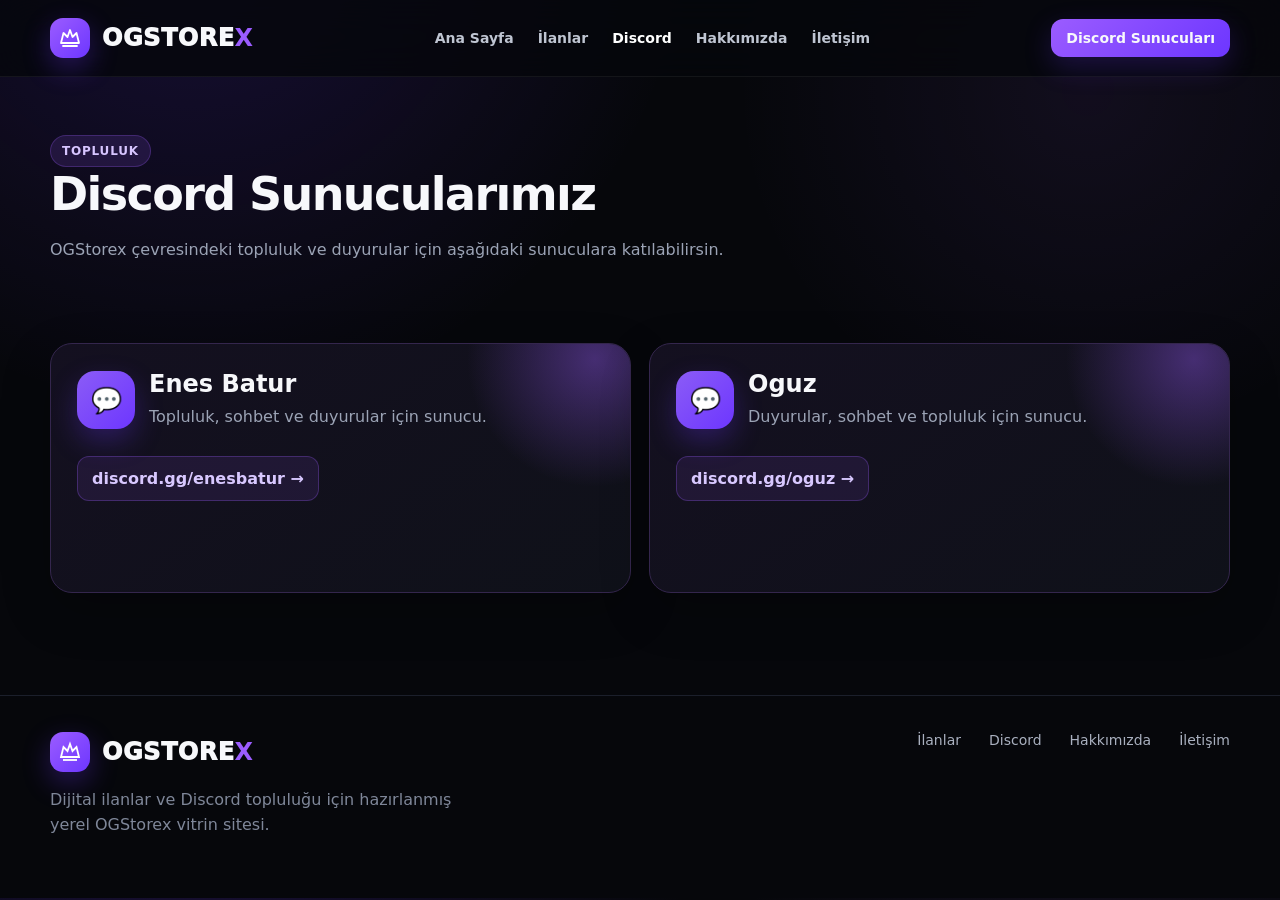
==== discord.html @ a2761520 "Add files via upload" ====
<!doctype html>
<html lang="tr">
<head>
<meta charset="utf-8">
<meta name="viewport" content="width=device-width,initial-scale=1">
<title>Discord | OGSTOREX</title>
<link rel="stylesheet" href="style.css">
</head>
<body>

<header class="header">
  <div class="container nav">
    <a class="brand" href="index.html">
      <span class="brand-mark">
        <svg viewBox="0 0 24 24" fill="none" aria-hidden="true">
          <path d="M3 17 5.5 7l4 4L12 4l2.5 7 4-4L21 17H3Z" stroke="white" stroke-width="1.8" stroke-linejoin="round"/>
          <path d="M5 20h14" stroke="white" stroke-width="1.8" stroke-linecap="round"/>
        </svg>
      </span>
      <span>OGSTORE<b>X</b></span>
    </a>
    <button class="menu-btn" aria-label="Menü">☰</button>
    <nav class="nav-links">
      <a href="index.html">Ana Sayfa</a>
      <a href="ilanlar.html">İlanlar</a>
      <a href="discord.html">Discord</a>
      <a href="hakkimizda.html">Hakkımızda</a>
      <a href="iletisim.html">İletişim</a>
    </nav>
    <a class="nav-cta" href="discord.html">Discord Sunucuları</a>
  </div>
</header>

<main class="container">
  <section class="page-hero">
    <span class="eyebrow">TOPLULUK</span>
    <h1>Discord Sunucularımız</h1>
    <p>OGStorex çevresindeki topluluk ve duyurular için aşağıdaki sunuculara katılabilirsin.</p>
  </section>
  <section class="section">
    <div class="server-grid">
      <article class="server-card">
        <div class="server-top"><div class="server-icon">💬</div><div><h3>Enes Batur</h3><p>Topluluk, sohbet ve duyurular için sunucu.</p></div></div>
        <a class="server-url" href="https://discord.gg/enesbatur" target="_blank" rel="noopener">discord.gg/enesbatur →</a>
      </article>
      <article class="server-card">
        <div class="server-top"><div class="server-icon">💬</div><div><h3>Oguz</h3><p>Duyurular, sohbet ve topluluk için sunucu.</p></div></div>
        <a class="server-url" href="https://discord.gg/oguz" target="_blank" rel="noopener">discord.gg/oguz →</a>
      </article>
    </div>
  </section>
</main>

<footer class="footer">
  <div class="container footer-row">
    <div>
      <a class="brand" href="index.html">
        <span class="brand-mark">
          <svg viewBox="0 0 24 24" fill="none"><path d="M3 17 5.5 7l4 4L12 4l2.5 7 4-4L21 17H3Z" stroke="white" stroke-width="1.8"/><path d="M5 20h14" stroke="white" stroke-width="1.8"/></svg>
        </span>
        <span>OGSTORE<b>X</b></span>
      </a>
      <p>Dijital ilanlar ve Discord topluluğu için hazırlanmış yerel OGStorex vitrin sitesi.</p>
    </div>
    <div class="footer-links">
      <a href="ilanlar.html">İlanlar</a>
      <a href="discord.html">Discord</a>
      <a href="hakkimizda.html">Hakkımızda</a>
      <a href="iletisim.html">İletişim</a>
    </div>
  </div>
</footer>
<script src="script.js"></script></body></html>
---- style.css ----
:root{
  --bg:#06070b;
  --bg-soft:#0b0d13;
  --panel:#10131c;
  --panel-2:#151927;
  --line:#24293a;
  --text:#f7f8fb;
  --muted:#9ba3b5;
  --purple:#9b5cff;
  --purple-2:#6d36ff;
  --purple-soft:rgba(155,92,255,.14);
  --green:#3ddc84;
  --radius:22px;
  --shadow:0 24px 70px rgba(0,0,0,.36);
}
*{box-sizing:border-box}
html{scroll-behavior:smooth}
body{
  margin:0;
  font-family:Inter,ui-sans-serif,system-ui,-apple-system,BlinkMacSystemFont,"Segoe UI",sans-serif;
  color:var(--text);
  background:
    radial-gradient(circle at 15% -10%, rgba(109,54,255,.18), transparent 34%),
    radial-gradient(circle at 85% 10%, rgba(155,92,255,.08), transparent 26%),
    var(--bg);
}
a{color:inherit}
img{max-width:100%;display:block}
.container{width:min(1180px,calc(100% - 32px));margin:auto}
.header{
  position:sticky;top:0;z-index:100;
  background:rgba(6,7,11,.82);
  backdrop-filter:blur(18px);
  border-bottom:1px solid rgba(255,255,255,.06);
}
.nav{
  min-height:76px;
  display:flex;align-items:center;justify-content:space-between;gap:20px;
}
.brand{
  display:flex;align-items:center;gap:12px;text-decoration:none;
  font-weight:950;letter-spacing:.5px;font-size:24px
}
.brand-mark{
  width:40px;height:40px;border-radius:13px;
  display:grid;place-items:center;
  background:linear-gradient(135deg,var(--purple),var(--purple-2));
  box-shadow:0 10px 28px rgba(109,54,255,.32);
}
.brand-mark svg{width:24px;height:24px}
.brand span:last-child b{color:var(--purple)}
.nav-links{display:flex;align-items:center;gap:24px}
.nav-links a{
  text-decoration:none;color:#bfc5d2;font-size:14px;font-weight:750;
  transition:.2s ease
}
.nav-links a:hover,.nav-links a.active{color:#fff}
.nav-cta{
  display:inline-flex;align-items:center;gap:8px;
  text-decoration:none;padding:11px 15px;border-radius:12px;
  background:linear-gradient(135deg,var(--purple),var(--purple-2));
  font-weight:850;font-size:14px;
  box-shadow:0 10px 28px rgba(109,54,255,.22);
}
.menu-btn{display:none;background:none;border:0;color:#fff;font-size:25px}
.hero{
  padding:76px 0 48px;
  display:grid;grid-template-columns:1.05fr .95fr;gap:46px;align-items:center;
}
.eyebrow{
  display:inline-flex;align-items:center;gap:8px;
  padding:8px 11px;border-radius:999px;
  background:var(--purple-soft);border:1px solid rgba(155,92,255,.25);
  color:#d7c5ff;font-size:12px;font-weight:850;letter-spacing:.8px
}
.hero h1{
  margin:18px 0 16px;
  font-size:clamp(48px,7vw,88px);line-height:.94;letter-spacing:-3px
}
.hero h1 span{color:var(--purple)}
.hero p{margin:0;color:var(--muted);font-size:17px;line-height:1.7;max-width:620px}
.hero-actions{display:flex;flex-wrap:wrap;gap:12px;margin-top:26px}
.btn{
  display:inline-flex;align-items:center;justify-content:center;gap:9px;
  text-decoration:none;padding:13px 18px;border-radius:13px;font-weight:850;
  border:1px solid transparent;transition:.18s ease
}
.btn-primary{background:linear-gradient(135deg,var(--purple),var(--purple-2))}
.btn-secondary{background:#0e1119;border-color:var(--line);color:#e8eaf0}
.btn:hover{transform:translateY(-2px)}
.hero-visual{
  min-height:420px;border-radius:30px;position:relative;overflow:hidden;
  border:1px solid #2d2340;
  background:
    radial-gradient(circle at 50% 45%, rgba(163,91,255,.45), transparent 25%),
    radial-gradient(circle at 50% 50%, rgba(95,34,255,.22), transparent 45%),
    linear-gradient(145deg,#0c0d15,#090a10);
  box-shadow:var(--shadow)
}
.hero-grid{
  position:absolute;inset:0;opacity:.18;
  background-image:
    linear-gradient(rgba(255,255,255,.06) 1px,transparent 1px),
    linear-gradient(90deg,rgba(255,255,255,.06) 1px,transparent 1px);
  background-size:28px 28px
}
.hero-orb{
  position:absolute;left:50%;top:50%;transform:translate(-50%,-50%);
  width:245px;height:245px;border-radius:34%;
  background:linear-gradient(145deg,#a85bff,#612bff);
  box-shadow:0 0 70px rgba(128,55,255,.65), inset 0 0 50px rgba(255,255,255,.12);
  display:grid;place-items:center
}
.hero-orb::before{
  content:"";position:absolute;inset:20px;border-radius:30%;
  background:#11121c;border:1px solid rgba(255,255,255,.16)
}
.discord-face{position:relative;z-index:2;width:120px;height:86px}
.discord-face:before,.discord-face:after{
  content:"";position:absolute;top:34px;width:18px;height:22px;background:#fff;border-radius:50%
}
.discord-face:before{left:25px}.discord-face:after{right:25px}
.discord-mouth{
  position:absolute;left:50%;bottom:9px;transform:translateX(-50%);
  width:62px;height:28px;border-bottom:7px solid #fff;border-radius:0 0 50px 50px
}
.glow-pill{
  position:absolute;padding:9px 12px;border-radius:999px;
  background:rgba(16,18,27,.86);border:1px solid rgba(255,255,255,.1);
  color:#d7d9e3;font-size:12px;font-weight:800;backdrop-filter:blur(10px)
}
.pill-1{left:24px;top:26px}.pill-2{right:24px;bottom:30px}.pill-3{right:32px;top:62px}
.section{padding:36px 0 72px}
.section-head{display:flex;align-items:end;justify-content:space-between;gap:18px;margin-bottom:22px}
.section-head h2{margin:0;font-size:32px;letter-spacing:-.8px}
.section-head p{margin:8px 0 0;color:var(--muted)}
.section-link{font-size:14px;color:#cfbcff;text-decoration:none;font-weight:800}
.server-grid{display:grid;grid-template-columns:1fr 1fr;gap:18px}
.server-card{
  position:relative;overflow:hidden;border:1px solid #34264d;
  border-radius:var(--radius);background:linear-gradient(145deg,#141020,#0f1119);
  padding:26px;min-height:250px;box-shadow:0 18px 50px rgba(0,0,0,.24)
}
.server-card:before{
  content:"";position:absolute;width:270px;height:270px;border-radius:50%;
  right:-100px;top:-120px;background:radial-gradient(circle,rgba(155,92,255,.38),transparent 67%)
}
.server-top{display:flex;align-items:center;gap:14px;position:relative;z-index:2}
.server-icon{
  width:58px;height:58px;border-radius:18px;
  display:grid;place-items:center;
  background:linear-gradient(135deg,#8b5cf6,#6d36ff);
  font-size:25px;box-shadow:0 12px 28px rgba(109,54,255,.28)
}
.server-card h3{margin:0;font-size:24px}
.server-card p{margin:7px 0 0;color:var(--muted);line-height:1.55}
.server-url{
  display:inline-flex;margin-top:26px;padding:12px 14px;border-radius:12px;
  background:rgba(155,92,255,.1);border:1px solid rgba(155,92,255,.28);
  color:#d8c8ff;text-decoration:none;font-weight:850;position:relative;z-index:2
}
.cards{display:grid;grid-template-columns:repeat(3,minmax(0,1fr));gap:18px}
.product-card{
  display:flex;flex-direction:column;text-decoration:none;
  border:1px solid var(--line);border-radius:20px;overflow:hidden;
  background:linear-gradient(180deg,var(--panel-2),var(--panel));
  min-height:340px;transition:.2s ease
}
.product-card:hover{transform:translateY(-4px);border-color:#4c3670;box-shadow:0 20px 45px rgba(0,0,0,.28)}
.product-visual{
  min-height:180px;display:grid;place-items:center;
  background:
    radial-gradient(circle at 50% 50%,rgba(155,92,255,.22),transparent 38%),
    #0e1119;
  border-bottom:1px solid var(--line)
}
.product-symbol{
  width:82px;height:82px;border-radius:24px;
  display:grid;place-items:center;font-size:40px;
  background:linear-gradient(145deg,#7f3cff,#a45cff);
  box-shadow:0 0 40px rgba(155,92,255,.28)
}
.product-body{padding:18px;display:flex;flex-direction:column;gap:10px;flex:1}
.tag{font-size:11px;font-weight:900;letter-spacing:.7px;text-transform:uppercase;color:#c8b4ff}
.product-body h3{margin:0;font-size:20px}
.product-body p{margin:0;color:var(--muted);font-size:13px;line-height:1.5}
.product-footer{display:flex;align-items:center;justify-content:space-between;margin-top:auto;padding-top:14px;border-top:1px solid var(--line)}
.price{font-size:22px;font-weight:900;color:#b994ff}
.goto{font-size:12px;color:#d2c8e8}
.info-grid{display:grid;grid-template-columns:repeat(4,1fr);gap:14px}
.info-card{padding:18px;border:1px solid var(--line);border-radius:16px;background:#0d1017}
.info-card strong{display:block;margin-bottom:6px}
.info-card span{color:var(--muted);font-size:13px}
.page-hero{padding:58px 0 28px}
.page-hero h1{margin:0;font-size:46px;letter-spacing:-1.6px}
.page-hero p{color:var(--muted);max-width:700px;line-height:1.65}
.contact-grid{display:grid;grid-template-columns:1fr 1fr;gap:18px}
.contact-card{padding:24px;border:1px solid var(--line);border-radius:18px;background:#0d1017}
.contact-card h3{margin-top:0}
.contact-card p{color:var(--muted);line-height:1.6}
.footer{border-top:1px solid #1b1f2b;padding:36px 0 44px;margin-top:30px}
.footer-row{display:flex;justify-content:space-between;gap:30px;align-items:flex-start}
.footer p{color:#7f8799;max-width:420px;line-height:1.55}
.footer-links{display:flex;gap:28px;flex-wrap:wrap}
.footer-links a{color:#a9b0bf;text-decoration:none;font-size:14px}
.empty{
  grid-column:1/-1;text-align:center;padding:50px;border:1px dashed #34394d;
  border-radius:20px;color:#8d95a8;background:rgba(255,255,255,.015)
}
@media(max-width:920px){
  .hero{grid-template-columns:1fr}.hero-visual{min-height:360px}
  .cards{grid-template-columns:repeat(2,1fr)}
  .info-grid{grid-template-columns:repeat(2,1fr)}
}
@media(max-width:720px){
  .nav-links{display:none;position:absolute;top:76px;left:16px;right:16px;padding:16px;
    background:#0d1017;border:1px solid var(--line);border-radius:16px;flex-direction:column;align-items:flex-start}
  .nav-links.open{display:flex}.menu-btn{display:block}.nav-cta{display:none}
  .server-grid,.contact-grid{grid-template-columns:1fr}
  .cards{grid-template-columns:1fr}
  .info-grid{grid-template-columns:1fr}
  .hero{padding-top:48px}.hero h1{font-size:56px}
  .section-head{align-items:flex-start;flex-direction:column}
  .footer-row{flex-direction:column}
}
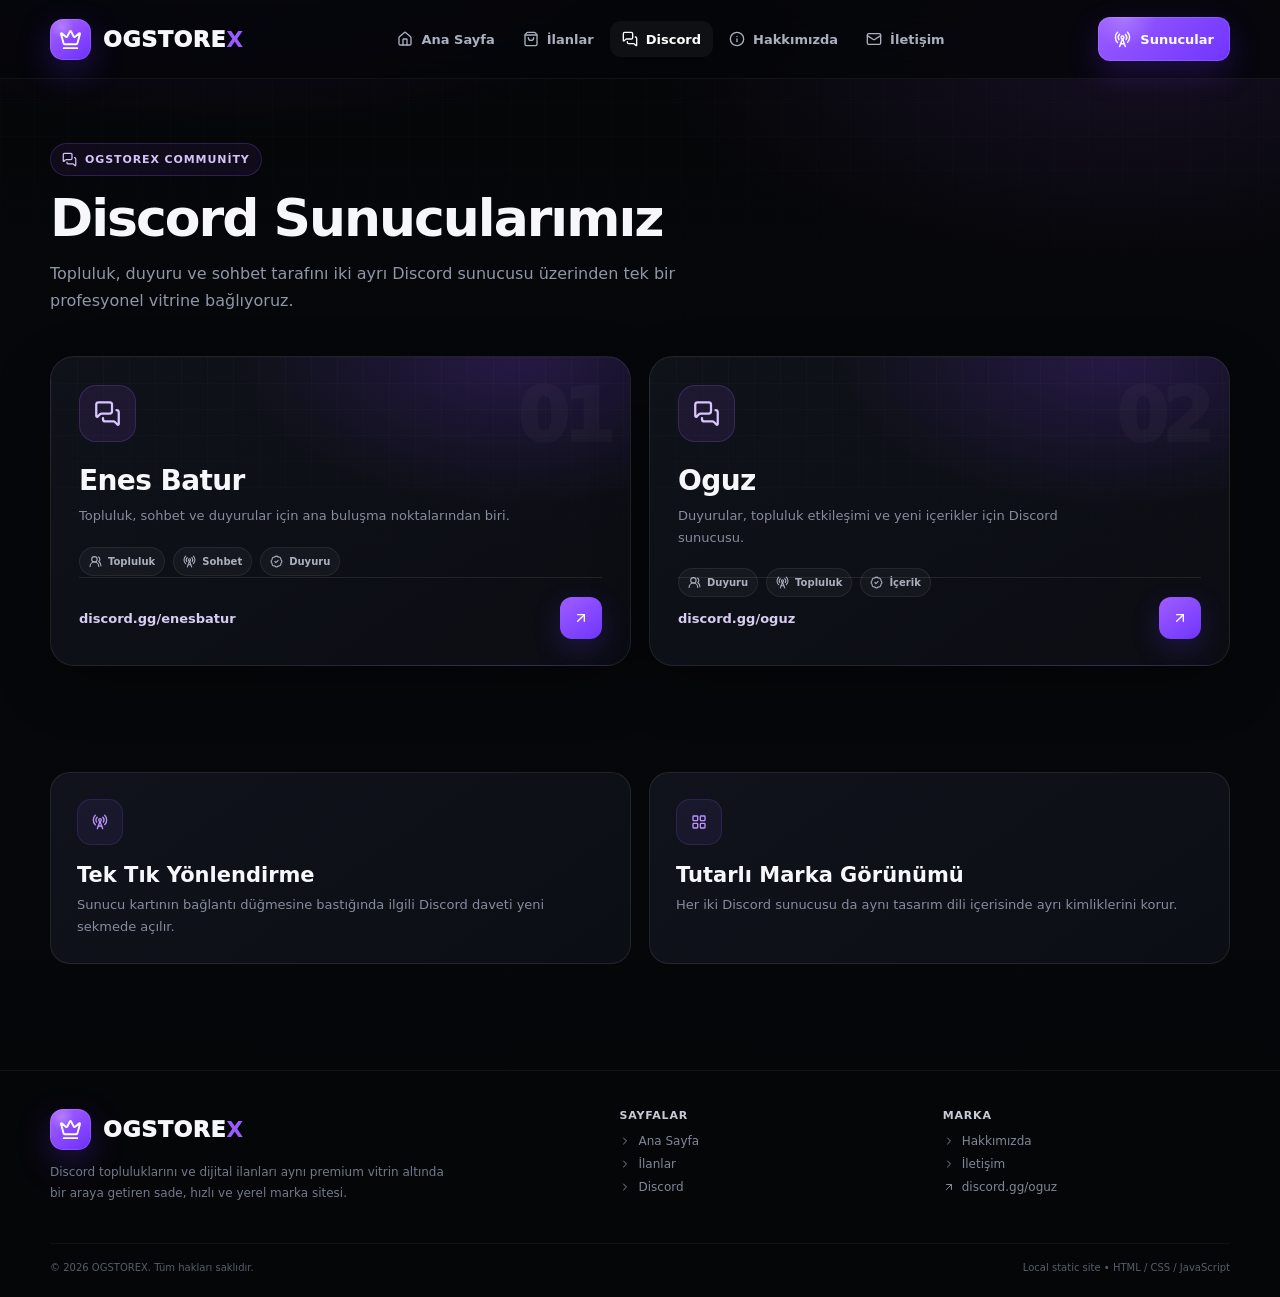
==== commit 2ea162b7: "Add files via upload" ====
--- a/discord.html
+++ b/discord.html
@@ -3,71 +3,221 @@
 <head>
 <meta charset="utf-8">
 <meta name="viewport" content="width=device-width,initial-scale=1">
+<meta name="theme-color" content="#050608">
 <title>Discord | OGSTOREX</title>
 <link rel="stylesheet" href="style.css">
 </head>
 <body>
+<svg aria-hidden="true" style="position:absolute;width:0;height:0;overflow:hidden" xmlns="http://www.w3.org/2000/svg"><defs><symbol id="arrow-right" viewBox="0 0 24 24">
+      <path d="M5 12h14" />
+      <path d="m12 5 7 7-7 7" />
+    </symbol><symbol id="arrow-up-right" viewBox="0 0 24 24">
+      <path d="M7 7h10v10" />
+      <path d="M7 17 17 7" />
+    </symbol><symbol id="badge-check" viewBox="0 0 24 24">
+      <path d="M3.85 8.62a4 4 0 0 1 4.78-4.77 4 4 0 0 1 6.74 0 4 4 0 0 1 4.78 4.78 4 4 0 0 1 0 6.74 4 4 0 0 1-4.77 4.78 4 4 0 0 1-6.75 0 4 4 0 0 1-4.78-4.77 4 4 0 0 1 0-6.76Z" />
+      <path d="m9 12 2 2 4-4" />
+    </symbol><symbol id="badge-turkish-lira" viewBox="0 0 24 24">
+      <path d="M11 7v10a5 5 0 0 0 5-5" />
+      <path d="m15 8-6 3" />
+      <path d="M3.85 8.62a4 4 0 0 1 4.78-4.77 4 4 0 0 1 6.74 0 4 4 0 0 1 4.78 4.78 4 4 0 0 1 0 6.74 4 4 0 0 1-4.77 4.78 4 4 0 0 1-6.75 0 4 4 0 0 1-4.78-4.77 4 4 0 0 1 0-6.76" />
+    </symbol><symbol id="boxes" viewBox="0 0 24 24">
+      <path d="M2.97 12.92A2 2 0 0 0 2 14.63v3.24a2 2 0 0 0 .97 1.71l3 1.8a2 2 0 0 0 2.06 0L12 19v-5.5l-5-3-4.03 2.42Z" />
+      <path d="m7 16.5-4.74-2.85" />
+      <path d="m7 16.5 5-3" />
+      <path d="M7 16.5v5.17" />
+      <path d="M12 13.5V19l3.97 2.38a2 2 0 0 0 2.06 0l3-1.8a2 2 0 0 0 .97-1.71v-3.24a2 2 0 0 0-.97-1.71L17 10.5l-5 3Z" />
+      <path d="m17 16.5-5-3" />
+      <path d="m17 16.5 4.74-2.85" />
+      <path d="M17 16.5v5.17" />
+      <path d="M7.97 4.42A2 2 0 0 0 7 6.13v4.37l5 3 5-3V6.13a2 2 0 0 0-.97-1.71l-3-1.8a2 2 0 0 0-2.06 0l-3 1.8Z" />
+      <path d="M12 8 7.26 5.15" />
+      <path d="m12 8 4.74-2.85" />
+      <path d="M12 13.5V8" />
+    </symbol><symbol id="chevron-right" viewBox="0 0 24 24">
+      <path d="m9 18 6-6-6-6" />
+    </symbol><symbol id="crown" viewBox="0 0 24 24">
+      <path d="M11.562 3.266a.5.5 0 0 1 .876 0L15.39 8.87a1 1 0 0 0 1.516.294L21.183 5.5a.5.5 0 0 1 .798.519l-2.834 10.246a1 1 0 0 1-.956.734H5.81a1 1 0 0 1-.957-.734L2.02 6.02a.5.5 0 0 1 .798-.519l4.276 3.664a1 1 0 0 0 1.516-.294z" />
+      <path d="M5 21h14" />
+    </symbol><symbol id="external-link" viewBox="0 0 24 24">
+      <path d="M15 3h6v6" />
+      <path d="M10 14 21 3" />
+      <path d="M18 13v6a2 2 0 0 1-2 2H5a2 2 0 0 1-2-2V8a2 2 0 0 1 2-2h6" />
+    </symbol><symbol id="house" viewBox="0 0 24 24">
+      <path d="M15 21v-8a1 1 0 0 0-1-1h-4a1 1 0 0 0-1 1v8" />
+      <path d="M3 10a2 2 0 0 1 .709-1.528l7-6a2 2 0 0 1 2.582 0l7 6A2 2 0 0 1 21 10v9a2 2 0 0 1-2 2H5a2 2 0 0 1-2-2z" />
+    </symbol><symbol id="info" viewBox="0 0 24 24">
+      <circle cx="12" cy="12" r="10" />
+      <path d="M12 16v-4" />
+      <path d="M12 8h.01" />
+    </symbol><symbol id="layers" viewBox="0 0 24 24">
+      <path d="M12.83 2.18a2 2 0 0 0-1.66 0L2.6 6.08a1 1 0 0 0 0 1.83l8.58 3.91a2 2 0 0 0 1.66 0l8.58-3.9a1 1 0 0 0 0-1.83z" />
+      <path d="M2 12a1 1 0 0 0 .58.91l8.6 3.91a2 2 0 0 0 1.65 0l8.58-3.9A1 1 0 0 0 22 12" />
+      <path d="M2 17a1 1 0 0 0 .58.91l8.6 3.91a2 2 0 0 0 1.65 0l8.58-3.9A1 1 0 0 0 22 17" />
+    </symbol><symbol id="layout-grid" viewBox="0 0 24 24">
+      <rect width="7" height="7" x="3" y="3" rx="1" />
+      <rect width="7" height="7" x="14" y="3" rx="1" />
+      <rect width="7" height="7" x="14" y="14" rx="1" />
+      <rect width="7" height="7" x="3" y="14" rx="1" />
+    </symbol><symbol id="list-filter" viewBox="0 0 24 24">
+      <path d="M2 5h20" />
+      <path d="M6 12h12" />
+      <path d="M9 19h6" />
+    </symbol><symbol id="mail" viewBox="0 0 24 24">
+      <path d="m22 7-8.991 5.727a2 2 0 0 1-2.009 0L2 7" />
+      <rect x="2" y="4" width="20" height="16" rx="2" />
+    </symbol><symbol id="menu" viewBox="0 0 24 24">
+      <path d="M4 5h16" />
+      <path d="M4 12h16" />
+      <path d="M4 19h16" />
+    </symbol><symbol id="messages-square" viewBox="0 0 24 24">
+      <path d="M16 10a2 2 0 0 1-2 2H6.828a2 2 0 0 0-1.414.586l-2.202 2.202A.71.71 0 0 1 2 14.286V4a2 2 0 0 1 2-2h10a2 2 0 0 1 2 2z" />
+      <path d="M20 9a2 2 0 0 1 2 2v10.286a.71.71 0 0 1-1.212.502l-2.202-2.202A2 2 0 0 0 17.172 19H10a2 2 0 0 1-2-2v-1" />
+    </symbol><symbol id="monitor-smartphone" viewBox="0 0 24 24">
+      <path d="M18 8V6a2 2 0 0 0-2-2H4a2 2 0 0 0-2 2v7a2 2 0 0 0 2 2h8" />
+      <path d="M10 19v-3.96 3.15" />
+      <path d="M7 19h5" />
+      <rect width="6" height="10" x="16" y="12" rx="2" />
+    </symbol><symbol id="mouse-pointer-click" viewBox="0 0 24 24">
+      <path d="M14 4.1 12 6" />
+      <path d="m5.1 8-2.9-.8" />
+      <path d="m6 12-1.9 2" />
+      <path d="M7.2 2.2 8 5.1" />
+      <path d="M9.037 9.69a.498.498 0 0 1 .653-.653l11 4.5a.5.5 0 0 1-.074.949l-4.349 1.041a1 1 0 0 0-.74.739l-1.04 4.35a.5.5 0 0 1-.95.074z" />
+    </symbol><symbol id="package" viewBox="0 0 24 24">
+      <path d="M11 21.73a2 2 0 0 0 2 0l7-4A2 2 0 0 0 21 16V8a2 2 0 0 0-1-1.73l-7-4a2 2 0 0 0-2 0l-7 4A2 2 0 0 0 3 8v8a2 2 0 0 0 1 1.73z" />
+      <path d="M12 22V12" />
+      <polyline points="3.29 7 12 12 20.71 7" />
+      <path d="m7.5 4.27 9 5.15" />
+    </symbol><symbol id="package-open" viewBox="0 0 24 24">
+      <path d="M12 22v-9" />
+      <path d="M15.17 2.21a1.67 1.67 0 0 1 1.63 0L21 4.57a1.93 1.93 0 0 1 0 3.36L8.82 14.79a1.655 1.655 0 0 1-1.64 0L3 12.43a1.93 1.93 0 0 1 0-3.36z" />
+      <path d="M20 13v3.87a2.06 2.06 0 0 1-1.11 1.83l-6 3.08a1.93 1.93 0 0 1-1.78 0l-6-3.08A2.06 2.06 0 0 1 4 16.87V13" />
+      <path d="M21 12.43a1.93 1.93 0 0 0 0-3.36L8.83 2.2a1.64 1.64 0 0 0-1.63 0L3 4.57a1.93 1.93 0 0 0 0 3.36l12.18 6.86a1.636 1.636 0 0 0 1.63 0z" />
+    </symbol><symbol id="radio-tower" viewBox="0 0 24 24">
+      <path d="M4.9 16.1C1 12.2 1 5.8 4.9 1.9" />
+      <path d="M7.8 4.7a6.14 6.14 0 0 0-.8 7.5" />
+      <circle cx="12" cy="9" r="2" />
+      <path d="M16.2 4.8c2 2 2.26 5.11.8 7.47" />
+      <path d="M19.1 1.9a9.96 9.96 0 0 1 0 14.1" />
+      <path d="M9.5 18h5" />
+      <path d="m8 22 4-11 4 11" />
+    </symbol><symbol id="scan-line" viewBox="0 0 24 24">
+      <path d="M3 7V5a2 2 0 0 1 2-2h2" />
+      <path d="M17 3h2a2 2 0 0 1 2 2v2" />
+      <path d="M21 17v2a2 2 0 0 1-2 2h-2" />
+      <path d="M7 21H5a2 2 0 0 1-2-2v-2" />
+      <path d="M7 12h10" />
+    </symbol><symbol id="search" viewBox="0 0 24 24">
+      <path d="m21 21-4.34-4.34" />
+      <circle cx="11" cy="11" r="8" />
+    </symbol><symbol id="send" viewBox="0 0 24 24">
+      <path d="M14.536 21.686a.5.5 0 0 0 .937-.024l6.5-19a.496.496 0 0 0-.635-.635l-19 6.5a.5.5 0 0 0-.024.937l7.93 3.18a2 2 0 0 1 1.112 1.11z" />
+      <path d="m21.854 2.147-10.94 10.939" />
+    </symbol><symbol id="shield-check" viewBox="0 0 24 24">
+      <path d="M20 13c0 5-3.5 7.5-7.66 8.95a1 1 0 0 1-.67-.01C7.5 20.5 4 18 4 13V6a1 1 0 0 1 1-1c2 0 4.5-1.2 6.24-2.72a1.17 1.17 0 0 1 1.52 0C14.51 3.81 17 5 19 5a1 1 0 0 1 1 1z" />
+      <path d="m9 12 2 2 4-4" />
+    </symbol><symbol id="shopping-bag" viewBox="0 0 24 24">
+      <path d="M16 10a4 4 0 0 1-8 0" />
+      <path d="M3.103 6.034h17.794" />
+      <path d="M3.4 5.467a2 2 0 0 0-.4 1.2V20a2 2 0 0 0 2 2h14a2 2 0 0 0 2-2V6.667a2 2 0 0 0-.4-1.2l-2-2.667A2 2 0 0 0 17 2H7a2 2 0 0 0-1.6.8z" />
+    </symbol><symbol id="smartphone" viewBox="0 0 24 24">
+      <rect width="14" height="20" x="5" y="2" rx="2" ry="2" />
+      <path d="M12 18h.01" />
+    </symbol><symbol id="sparkles" viewBox="0 0 24 24">
+      <path d="M11.017 2.814a1 1 0 0 1 1.966 0l1.051 5.558a2 2 0 0 0 1.594 1.594l5.558 1.051a1 1 0 0 1 0 1.966l-5.558 1.051a2 2 0 0 0-1.594 1.594l-1.051 5.558a1 1 0 0 1-1.966 0l-1.051-5.558a2 2 0 0 0-1.594-1.594l-5.558-1.051a1 1 0 0 1 0-1.966l5.558-1.051a2 2 0 0 0 1.594-1.594z" />
+      <path d="M20 2v4" />
+      <path d="M22 4h-4" />
+      <circle cx="4" cy="20" r="2" />
+    </symbol><symbol id="users-round" viewBox="0 0 24 24">
+      <path d="M18 21a8 8 0 0 0-16 0" />
+      <circle cx="10" cy="8" r="5" />
+      <path d="M22 20c0-3.37-2-6.5-4-8a5 5 0 0 0-.45-8.3" />
+    </symbol><symbol id="x" viewBox="0 0 24 24">
+      <path d="M18 6 6 18" />
+      <path d="m6 6 12 12" />
+    </symbol><symbol id="zap" viewBox="0 0 24 24">
+      <path d="M15.914 4a1.5 1.5 0 00-2.474-1.561l-9 9A1.5 1.5 0 005.5 14h4.002a.5.5 0 01.471.666L8.086 20a1.5 1.5 0 002.475 1.56l9-9A1.5 1.5 0 0018.5 10h-3.997a.5.5 0 01-.472-.667z" />
+    </symbol></defs></svg>
 
 <header class="header">
   <div class="container nav">
     <a class="brand" href="index.html">
-      <span class="brand-mark">
-        <svg viewBox="0 0 24 24" fill="none" aria-hidden="true">
-          <path d="M3 17 5.5 7l4 4L12 4l2.5 7 4-4L21 17H3Z" stroke="white" stroke-width="1.8" stroke-linejoin="round"/>
-          <path d="M5 20h14" stroke="white" stroke-width="1.8" stroke-linecap="round"/>
-        </svg>
-      </span>
+      <span class="brand-mark"><svg class="icon" aria-hidden="true"><use href="#crown"></use></svg></span>
       <span>OGSTORE<b>X</b></span>
     </a>
-    <button class="menu-btn" aria-label="Menü">☰</button>
-    <nav class="nav-links">
-      <a href="index.html">Ana Sayfa</a>
-      <a href="ilanlar.html">İlanlar</a>
-      <a href="discord.html">Discord</a>
-      <a href="hakkimizda.html">Hakkımızda</a>
-      <a href="iletisim.html">İletişim</a>
+
+    <nav class="nav-links" aria-label="Ana menü">
+      <a href="index.html"><svg class="icon" aria-hidden="true"><use href="#house"></use></svg>Ana Sayfa</a>
+      <a href="ilanlar.html"><svg class="icon" aria-hidden="true"><use href="#shopping-bag"></use></svg>İlanlar</a>
+      <a href="discord.html"><svg class="icon" aria-hidden="true"><use href="#messages-square"></use></svg>Discord</a>
+      <a href="hakkimizda.html"><svg class="icon" aria-hidden="true"><use href="#info"></use></svg>Hakkımızda</a>
+      <a href="iletisim.html"><svg class="icon" aria-hidden="true"><use href="#mail"></use></svg>İletişim</a>
     </nav>
-    <a class="nav-cta" href="discord.html">Discord Sunucuları</a>
+
+    <div class="nav-actions">
+      <a class="btn btn-primary" href="discord.html"><svg class="icon" aria-hidden="true"><use href="#radio-tower"></use></svg>Sunucular</a>
+      <button class="menu-btn" aria-label="Menüyü aç"><svg class="icon" aria-hidden="true"><use href="#menu"></use></svg></button>
+    </div>
   </div>
 </header>
 
 <main class="container">
   <section class="page-hero">
-    <span class="eyebrow">TOPLULUK</span>
+    <span class="eyebrow"><svg class="icon" aria-hidden="true"><use href="#messages-square"></use></svg>OGStorex community</span>
     <h1>Discord Sunucularımız</h1>
-    <p>OGStorex çevresindeki topluluk ve duyurular için aşağıdaki sunuculara katılabilirsin.</p>
+    <p>Topluluk, duyuru ve sohbet tarafını iki ayrı Discord sunucusu üzerinden tek bir profesyonel vitrine bağlıyoruz.</p>
   </section>
+
+  <section class="section-tight">
+    <div class="server-grid" data-server-grid></div>
+  </section>
+
   <section class="section">
-    <div class="server-grid">
-      <article class="server-card">
-        <div class="server-top"><div class="server-icon">💬</div><div><h3>Enes Batur</h3><p>Topluluk, sohbet ve duyurular için sunucu.</p></div></div>
-        <a class="server-url" href="https://discord.gg/enesbatur" target="_blank" rel="noopener">discord.gg/enesbatur →</a>
+    <div class="content-grid">
+      <article class="content-card">
+        <div class="content-icon"><svg class="icon" aria-hidden="true"><use href="#radio-tower"></use></svg></div>
+        <h3>Tek Tık Yönlendirme</h3>
+        <p>Sunucu kartının bağlantı düğmesine bastığında ilgili Discord daveti yeni sekmede açılır.</p>
       </article>
-      <article class="server-card">
-        <div class="server-top"><div class="server-icon">💬</div><div><h3>Oguz</h3><p>Duyurular, sohbet ve topluluk için sunucu.</p></div></div>
-        <a class="server-url" href="https://discord.gg/oguz" target="_blank" rel="noopener">discord.gg/oguz →</a>
+      <article class="content-card">
+        <div class="content-icon"><svg class="icon" aria-hidden="true"><use href="#layout-grid"></use></svg></div>
+        <h3>Tutarlı Marka Görünümü</h3>
+        <p>Her iki Discord sunucusu da aynı tasarım dili içerisinde ayrı kimliklerini korur.</p>
       </article>
     </div>
   </section>
 </main>
 
 <footer class="footer">
-  <div class="container footer-row">
+  <div class="container footer-main">
     <div>
       <a class="brand" href="index.html">
-        <span class="brand-mark">
-          <svg viewBox="0 0 24 24" fill="none"><path d="M3 17 5.5 7l4 4L12 4l2.5 7 4-4L21 17H3Z" stroke="white" stroke-width="1.8"/><path d="M5 20h14" stroke="white" stroke-width="1.8"/></svg>
-        </span>
+        <span class="brand-mark"><svg class="icon" aria-hidden="true"><use href="#crown"></use></svg></span>
         <span>OGSTORE<b>X</b></span>
       </a>
-      <p>Dijital ilanlar ve Discord topluluğu için hazırlanmış yerel OGStorex vitrin sitesi.</p>
-    </div>
-    <div class="footer-links">
-      <a href="ilanlar.html">İlanlar</a>
-      <a href="discord.html">Discord</a>
-      <a href="hakkimizda.html">Hakkımızda</a>
-      <a href="iletisim.html">İletişim</a>
-    </div>
+      <p class="footer-copy">Discord topluluklarını ve dijital ilanları aynı premium vitrin altında bir araya getiren sade, hızlı ve yerel marka sitesi.</p>
+    </div>
+    <div>
+      <div class="footer-title">Sayfalar</div>
+      <div class="footer-links">
+        <a href="index.html"><svg class="icon" aria-hidden="true"><use href="#chevron-right"></use></svg>Ana Sayfa</a>
+        <a href="ilanlar.html"><svg class="icon" aria-hidden="true"><use href="#chevron-right"></use></svg>İlanlar</a>
+        <a href="discord.html"><svg class="icon" aria-hidden="true"><use href="#chevron-right"></use></svg>Discord</a>
+      </div>
+    </div>
+    <div>
+      <div class="footer-title">Marka</div>
+      <div class="footer-links">
+        <a href="hakkimizda.html"><svg class="icon" aria-hidden="true"><use href="#chevron-right"></use></svg>Hakkımızda</a>
+        <a href="iletisim.html"><svg class="icon" aria-hidden="true"><use href="#chevron-right"></use></svg>İletişim</a>
+        <a href="https://discord.gg/oguz" target="_blank" rel="noopener"><svg class="icon" aria-hidden="true"><use href="#arrow-up-right"></use></svg>discord.gg/oguz</a>
+      </div>
+    </div>
+  </div>
+  <div class="container footer-bottom">
+    <span>© 2026 OGSTOREX. Tüm hakları saklıdır.</span>
+    <span>Local static site • HTML / CSS / JavaScript</span>
   </div>
 </footer>
-<script src="script.js"></script></body></html>+<script src="data.js"></script><script src="script.js"></script></body></html>
--- a/style.css
+++ b/style.css
@@ -1,226 +1,401 @@
 
 :root{
-  --bg:#06070b;
-  --bg-soft:#0b0d13;
-  --panel:#10131c;
-  --panel-2:#151927;
-  --line:#24293a;
-  --text:#f7f8fb;
-  --muted:#9ba3b5;
-  --purple:#9b5cff;
-  --purple-2:#6d36ff;
-  --purple-soft:rgba(155,92,255,.14);
-  --green:#3ddc84;
+  --bg:#050608;
+  --bg-2:#090a0f;
+  --panel:#0d0f16;
+  --panel-2:#11141d;
+  --panel-3:#151925;
+  --line:rgba(255,255,255,.085);
+  --line-strong:rgba(162,96,255,.30);
+  --text:#f7f7fb;
+  --muted:#8f96a8;
+  --muted-2:#687083;
+  --accent:#9b5cff;
+  --accent-2:#6f35ff;
+  --accent-3:#c8a6ff;
+  --green:#3fd48f;
+  --shadow:0 28px 80px rgba(0,0,0,.42);
   --radius:22px;
-  --shadow:0 24px 70px rgba(0,0,0,.36);
 }
 *{box-sizing:border-box}
 html{scroll-behavior:smooth}
 body{
   margin:0;
+  min-height:100vh;
+  color:var(--text);
+  background:
+    radial-gradient(900px 420px at 18% -10%,rgba(116,52,255,.18),transparent 62%),
+    radial-gradient(760px 360px at 88% 4%,rgba(164,92,255,.10),transparent 62%),
+    linear-gradient(180deg,#050608 0%,#06070a 40%,#050608 100%);
   font-family:Inter,ui-sans-serif,system-ui,-apple-system,BlinkMacSystemFont,"Segoe UI",sans-serif;
-  color:var(--text);
-  background:
-    radial-gradient(circle at 15% -10%, rgba(109,54,255,.18), transparent 34%),
-    radial-gradient(circle at 85% 10%, rgba(155,92,255,.08), transparent 26%),
-    var(--bg);
+  -webkit-font-smoothing:antialiased;
+}
+body::before{
+  content:"";
+  position:fixed;inset:0;pointer-events:none;z-index:-1;
+  background-image:
+    linear-gradient(rgba(255,255,255,.018) 1px,transparent 1px),
+    linear-gradient(90deg,rgba(255,255,255,.018) 1px,transparent 1px);
+  background-size:34px 34px;
+  mask-image:linear-gradient(to bottom,rgba(0,0,0,.7),transparent 70%);
 }
 a{color:inherit}
-img{max-width:100%;display:block}
-.container{width:min(1180px,calc(100% - 32px));margin:auto}
+button,input{font:inherit}
+.icon{
+  width:1em;height:1em;display:inline-block;vertical-align:-.15em;
+  fill:none;stroke:currentColor;stroke-width:2;stroke-linecap:round;stroke-linejoin:round;
+}
+.container{width:min(1180px,calc(100% - 36px));margin-inline:auto}
 .header{
   position:sticky;top:0;z-index:100;
-  background:rgba(6,7,11,.82);
-  backdrop-filter:blur(18px);
-  border-bottom:1px solid rgba(255,255,255,.06);
+  background:rgba(5,6,8,.78);
+  backdrop-filter:blur(20px) saturate(140%);
+  border-bottom:1px solid rgba(255,255,255,.055);
 }
 .nav{
-  min-height:76px;
-  display:flex;align-items:center;justify-content:space-between;gap:20px;
+  min-height:78px;display:flex;align-items:center;justify-content:space-between;gap:22px
 }
 .brand{
-  display:flex;align-items:center;gap:12px;text-decoration:none;
-  font-weight:950;letter-spacing:.5px;font-size:24px
+  display:flex;align-items:center;gap:12px;text-decoration:none;font-weight:950;
+  letter-spacing:.7px;font-size:22px
 }
 .brand-mark{
-  width:40px;height:40px;border-radius:13px;
-  display:grid;place-items:center;
-  background:linear-gradient(135deg,var(--purple),var(--purple-2));
-  box-shadow:0 10px 28px rgba(109,54,255,.32);
-}
-.brand-mark svg{width:24px;height:24px}
-.brand span:last-child b{color:var(--purple)}
-.nav-links{display:flex;align-items:center;gap:24px}
+  width:41px;height:41px;border-radius:13px;display:grid;place-items:center;
+  color:#fff;background:
+    radial-gradient(circle at 30% 20%,rgba(255,255,255,.23),transparent 28%),
+    linear-gradient(145deg,#aa63ff,#6b2fff);
+  box-shadow:0 12px 34px rgba(111,53,255,.28),inset 0 0 0 1px rgba(255,255,255,.12)
+}
+.brand-mark .icon{font-size:23px}
+.brand b{color:var(--accent)}
+.nav-links{display:flex;align-items:center;gap:4px}
 .nav-links a{
-  text-decoration:none;color:#bfc5d2;font-size:14px;font-weight:750;
-  transition:.2s ease
-}
-.nav-links a:hover,.nav-links a.active{color:#fff}
-.nav-cta{
-  display:inline-flex;align-items:center;gap:8px;
-  text-decoration:none;padding:11px 15px;border-radius:12px;
-  background:linear-gradient(135deg,var(--purple),var(--purple-2));
-  font-weight:850;font-size:14px;
-  box-shadow:0 10px 28px rgba(109,54,255,.22);
-}
-.menu-btn{display:none;background:none;border:0;color:#fff;font-size:25px}
+  display:flex;align-items:center;gap:8px;
+  padding:10px 12px;border-radius:11px;text-decoration:none;
+  color:#aab0bf;font-size:13px;font-weight:760;transition:.18s ease
+}
+.nav-links a .icon{font-size:16px}
+.nav-links a:hover,.nav-links a.active{background:rgba(255,255,255,.045);color:#fff}
+.nav-actions{display:flex;align-items:center;gap:10px}
+.menu-btn{
+  display:none;width:42px;height:42px;border:1px solid var(--line);border-radius:12px;
+  background:#0d0f15;color:#fff;align-items:center;justify-content:center;cursor:pointer
+}
+.btn{
+  border:0;cursor:pointer;text-decoration:none;display:inline-flex;align-items:center;
+  justify-content:center;gap:9px;min-height:44px;padding:0 16px;border-radius:12px;
+  font-size:13px;font-weight:850;transition:transform .18s ease,border-color .18s ease,background .18s ease
+}
+.btn:hover{transform:translateY(-2px)}
+.btn-primary{
+  color:white;background:
+    radial-gradient(circle at 20% 0%,rgba(255,255,255,.20),transparent 28%),
+    linear-gradient(135deg,var(--accent),var(--accent-2));
+  box-shadow:0 12px 32px rgba(110,47,255,.24),inset 0 0 0 1px rgba(255,255,255,.12)
+}
+.btn-secondary{
+  color:#e7e9f0;background:rgba(255,255,255,.035);border:1px solid var(--line)
+}
+.btn-quiet{background:transparent;border:1px solid var(--line);color:#c7ccda}
+.btn .icon{font-size:17px}
+
+/* HERO */
 .hero{
-  padding:76px 0 48px;
-  display:grid;grid-template-columns:1.05fr .95fr;gap:46px;align-items:center;
-}
+  position:relative;padding:76px 0 54px;
+  display:grid;grid-template-columns:1.04fr .96fr;gap:52px;align-items:center
+}
+.hero-copy{position:relative;z-index:2}
 .eyebrow{
-  display:inline-flex;align-items:center;gap:8px;
-  padding:8px 11px;border-radius:999px;
-  background:var(--purple-soft);border:1px solid rgba(155,92,255,.25);
-  color:#d7c5ff;font-size:12px;font-weight:850;letter-spacing:.8px
-}
+  display:inline-flex;align-items:center;gap:8px;padding:8px 11px;border-radius:999px;
+  color:#d4c3f6;background:rgba(151,86,255,.075);border:1px solid rgba(159,94,255,.22);
+  font-size:11px;font-weight:900;letter-spacing:.9px;text-transform:uppercase
+}
+.eyebrow .icon{font-size:15px}
 .hero h1{
-  margin:18px 0 16px;
-  font-size:clamp(48px,7vw,88px);line-height:.94;letter-spacing:-3px
-}
-.hero h1 span{color:var(--purple)}
-.hero p{margin:0;color:var(--muted);font-size:17px;line-height:1.7;max-width:620px}
-.hero-actions{display:flex;flex-wrap:wrap;gap:12px;margin-top:26px}
-.btn{
-  display:inline-flex;align-items:center;justify-content:center;gap:9px;
-  text-decoration:none;padding:13px 18px;border-radius:13px;font-weight:850;
-  border:1px solid transparent;transition:.18s ease
-}
-.btn-primary{background:linear-gradient(135deg,var(--purple),var(--purple-2))}
-.btn-secondary{background:#0e1119;border-color:var(--line);color:#e8eaf0}
-.btn:hover{transform:translateY(-2px)}
+  margin:20px 0 16px;max-width:760px;
+  font-size:clamp(54px,7vw,92px);line-height:.91;letter-spacing:-4px;font-weight:950
+}
+.hero h1 .accent{
+  color:transparent;background:linear-gradient(115deg,#fff 0%,#d6c4ff 20%,#a35eff 58%,#7340ff 100%);
+  -webkit-background-clip:text;background-clip:text
+}
+.hero p{
+  margin:0;max-width:620px;color:#9ba1b2;font-size:17px;line-height:1.75
+}
+.hero-actions{display:flex;gap:11px;flex-wrap:wrap;margin-top:27px}
+.hero-meta{
+  display:flex;gap:22px;flex-wrap:wrap;margin-top:30px;padding-top:22px;border-top:1px solid var(--line)
+}
+.hero-meta-item{display:flex;align-items:center;gap:10px;color:#c1c6d3;font-size:12px;font-weight:760}
+.hero-meta-icon{
+  width:32px;height:32px;border-radius:10px;display:grid;place-items:center;
+  color:#bf9aff;background:rgba(155,92,255,.08);border:1px solid rgba(155,92,255,.18)
+}
+
+/* HERO VISUAL */
 .hero-visual{
-  min-height:420px;border-radius:30px;position:relative;overflow:hidden;
-  border:1px solid #2d2340;
-  background:
-    radial-gradient(circle at 50% 45%, rgba(163,91,255,.45), transparent 25%),
-    radial-gradient(circle at 50% 50%, rgba(95,34,255,.22), transparent 45%),
-    linear-gradient(145deg,#0c0d15,#090a10);
+  min-height:475px;position:relative;border-radius:30px;overflow:hidden;
+  background:
+    radial-gradient(circle at 50% 48%,rgba(137,67,255,.30),transparent 31%),
+    radial-gradient(circle at 50% 48%,rgba(92,37,255,.16),transparent 50%),
+    linear-gradient(145deg,#0b0d13,#090b10);
+  border:1px solid rgba(255,255,255,.075);
   box-shadow:var(--shadow)
 }
-.hero-grid{
-  position:absolute;inset:0;opacity:.18;
-  background-image:
-    linear-gradient(rgba(255,255,255,.06) 1px,transparent 1px),
-    linear-gradient(90deg,rgba(255,255,255,.06) 1px,transparent 1px);
-  background-size:28px 28px
-}
-.hero-orb{
-  position:absolute;left:50%;top:50%;transform:translate(-50%,-50%);
-  width:245px;height:245px;border-radius:34%;
-  background:linear-gradient(145deg,#a85bff,#612bff);
-  box-shadow:0 0 70px rgba(128,55,255,.65), inset 0 0 50px rgba(255,255,255,.12);
-  display:grid;place-items:center
-}
-.hero-orb::before{
-  content:"";position:absolute;inset:20px;border-radius:30%;
-  background:#11121c;border:1px solid rgba(255,255,255,.16)
-}
-.discord-face{position:relative;z-index:2;width:120px;height:86px}
-.discord-face:before,.discord-face:after{
-  content:"";position:absolute;top:34px;width:18px;height:22px;background:#fff;border-radius:50%
-}
-.discord-face:before{left:25px}.discord-face:after{right:25px}
-.discord-mouth{
-  position:absolute;left:50%;bottom:9px;transform:translateX(-50%);
-  width:62px;height:28px;border-bottom:7px solid #fff;border-radius:0 0 50px 50px
-}
-.glow-pill{
-  position:absolute;padding:9px 12px;border-radius:999px;
-  background:rgba(16,18,27,.86);border:1px solid rgba(255,255,255,.1);
-  color:#d7d9e3;font-size:12px;font-weight:800;backdrop-filter:blur(10px)
-}
-.pill-1{left:24px;top:26px}.pill-2{right:24px;bottom:30px}.pill-3{right:32px;top:62px}
-.section{padding:36px 0 72px}
-.section-head{display:flex;align-items:end;justify-content:space-between;gap:18px;margin-bottom:22px}
-.section-head h2{margin:0;font-size:32px;letter-spacing:-.8px}
-.section-head p{margin:8px 0 0;color:var(--muted)}
-.section-link{font-size:14px;color:#cfbcff;text-decoration:none;font-weight:800}
+.hero-visual::before{
+  content:"";position:absolute;inset:0;
+  background:
+    linear-gradient(rgba(255,255,255,.024) 1px,transparent 1px),
+    linear-gradient(90deg,rgba(255,255,255,.024) 1px,transparent 1px);
+  background-size:28px 28px;
+  mask-image:radial-gradient(circle at 50% 50%,black,transparent 72%)
+}
+.visual-ring,.visual-ring::before,.visual-ring::after{
+  position:absolute;left:50%;top:50%;border-radius:50%;transform:translate(-50%,-50%)
+}
+.visual-ring{width:320px;height:320px;border:1px solid rgba(166,100,255,.22)}
+.visual-ring::before{content:"";width:255px;height:255px;border:1px solid rgba(166,100,255,.22)}
+.visual-ring::after{content:"";width:390px;height:390px;border:1px dashed rgba(166,100,255,.13)}
+.core{
+  position:absolute;left:50%;top:50%;transform:translate(-50%,-50%) rotate(7deg);
+  width:190px;height:190px;border-radius:44px;display:grid;place-items:center;
+  background:
+    radial-gradient(circle at 25% 18%,rgba(255,255,255,.22),transparent 25%),
+    linear-gradient(145deg,#b066ff,#642cff 62%,#4b21d0);
+  box-shadow:0 0 80px rgba(122,52,255,.50),0 26px 65px rgba(0,0,0,.38),inset 0 0 0 1px rgba(255,255,255,.16)
+}
+.core::before{
+  content:"";position:absolute;inset:12px;border-radius:35px;
+  border:1px solid rgba(255,255,255,.14);background:rgba(8,10,16,.88)
+}
+.core .icon{position:relative;z-index:2;font-size:82px;color:#eee9ff;transform:rotate(-7deg);stroke-width:1.55}
+.float-card{
+  position:absolute;display:flex;align-items:center;gap:10px;
+  min-width:155px;padding:12px 14px;border-radius:14px;
+  background:rgba(13,15,22,.82);border:1px solid rgba(255,255,255,.085);
+  backdrop-filter:blur(12px);box-shadow:0 16px 36px rgba(0,0,0,.30)
+}
+.float-card .box{
+  width:34px;height:34px;border-radius:10px;display:grid;place-items:center;
+  color:#c7a8ff;background:rgba(155,92,255,.10);border:1px solid rgba(155,92,255,.18)
+}
+.float-card strong{display:block;font-size:12px;line-height:1.2}
+.float-card small{display:block;color:#72798b;font-size:10px;margin-top:3px}
+.float-a{left:24px;top:30px}
+.float-b{right:24px;top:76px}
+.float-c{left:32px;bottom:34px}
+.float-d{right:28px;bottom:32px}
+.pulse-dot{
+  position:absolute;width:7px;height:7px;border-radius:50%;background:#b98cff;
+  box-shadow:0 0 18px #9b5cff
+}
+.dot-a{left:14%;top:48%}.dot-b{right:12%;top:32%}.dot-c{right:18%;bottom:22%}
+
+/* SECTION */
+.section{padding:44px 0 82px}
+.section-tight{padding:18px 0 62px}
+.section-head{
+  display:flex;align-items:flex-end;justify-content:space-between;gap:20px;margin-bottom:22px
+}
+.section-kicker{color:#a98ae3;font-size:11px;letter-spacing:.9px;font-weight:900;text-transform:uppercase}
+.section-head h2{margin:7px 0 0;font-size:34px;letter-spacing:-1.2px}
+.section-head p{margin:8px 0 0;color:var(--muted);font-size:14px;line-height:1.55}
+.section-link{display:inline-flex;align-items:center;gap:8px;color:#c8b4ee;text-decoration:none;font-size:13px;font-weight:820}
+
+/* TRUST BAR */
+.trust-bar{
+  display:grid;grid-template-columns:repeat(4,1fr);gap:1px;
+  border:1px solid var(--line);border-radius:18px;overflow:hidden;background:var(--line)
+}
+.trust-item{
+  min-height:104px;padding:20px;display:flex;gap:13px;align-items:center;background:#0b0d12
+}
+.trust-icon{
+  width:42px;height:42px;flex:0 0 auto;border-radius:13px;display:grid;place-items:center;
+  color:#b68cff;background:rgba(155,92,255,.08);border:1px solid rgba(155,92,255,.16)
+}
+.trust-icon .icon{font-size:21px}
+.trust-item strong{display:block;font-size:13px}
+.trust-item span{display:block;margin-top:4px;color:#747b8d;font-size:11px;line-height:1.4}
+
+/* SERVERS */
 .server-grid{display:grid;grid-template-columns:1fr 1fr;gap:18px}
 .server-card{
-  position:relative;overflow:hidden;border:1px solid #34264d;
-  border-radius:var(--radius);background:linear-gradient(145deg,#141020,#0f1119);
-  padding:26px;min-height:250px;box-shadow:0 18px 50px rgba(0,0,0,.24)
-}
-.server-card:before{
-  content:"";position:absolute;width:270px;height:270px;border-radius:50%;
-  right:-100px;top:-120px;background:radial-gradient(circle,rgba(155,92,255,.38),transparent 67%)
-}
-.server-top{display:flex;align-items:center;gap:14px;position:relative;z-index:2}
-.server-icon{
-  width:58px;height:58px;border-radius:18px;
-  display:grid;place-items:center;
-  background:linear-gradient(135deg,#8b5cf6,#6d36ff);
-  font-size:25px;box-shadow:0 12px 28px rgba(109,54,255,.28)
-}
-.server-card h3{margin:0;font-size:24px}
-.server-card p{margin:7px 0 0;color:var(--muted);line-height:1.55}
-.server-url{
-  display:inline-flex;margin-top:26px;padding:12px 14px;border-radius:12px;
-  background:rgba(155,92,255,.1);border:1px solid rgba(155,92,255,.28);
-  color:#d8c8ff;text-decoration:none;font-weight:850;position:relative;z-index:2
-}
-.cards{display:grid;grid-template-columns:repeat(3,minmax(0,1fr));gap:18px}
-.product-card{
-  display:flex;flex-direction:column;text-decoration:none;
-  border:1px solid var(--line);border-radius:20px;overflow:hidden;
-  background:linear-gradient(180deg,var(--panel-2),var(--panel));
-  min-height:340px;transition:.2s ease
-}
-.product-card:hover{transform:translateY(-4px);border-color:#4c3670;box-shadow:0 20px 45px rgba(0,0,0,.28)}
-.product-visual{
-  min-height:180px;display:grid;place-items:center;
-  background:
-    radial-gradient(circle at 50% 50%,rgba(155,92,255,.22),transparent 38%),
-    #0e1119;
-  border-bottom:1px solid var(--line)
-}
-.product-symbol{
-  width:82px;height:82px;border-radius:24px;
-  display:grid;place-items:center;font-size:40px;
-  background:linear-gradient(145deg,#7f3cff,#a45cff);
-  box-shadow:0 0 40px rgba(155,92,255,.28)
-}
-.product-body{padding:18px;display:flex;flex-direction:column;gap:10px;flex:1}
-.tag{font-size:11px;font-weight:900;letter-spacing:.7px;text-transform:uppercase;color:#c8b4ff}
-.product-body h3{margin:0;font-size:20px}
-.product-body p{margin:0;color:var(--muted);font-size:13px;line-height:1.5}
-.product-footer{display:flex;align-items:center;justify-content:space-between;margin-top:auto;padding-top:14px;border-top:1px solid var(--line)}
-.price{font-size:22px;font-weight:900;color:#b994ff}
-.goto{font-size:12px;color:#d2c8e8}
-.info-grid{display:grid;grid-template-columns:repeat(4,1fr);gap:14px}
-.info-card{padding:18px;border:1px solid var(--line);border-radius:16px;background:#0d1017}
-.info-card strong{display:block;margin-bottom:6px}
-.info-card span{color:var(--muted);font-size:13px}
-.page-hero{padding:58px 0 28px}
-.page-hero h1{margin:0;font-size:46px;letter-spacing:-1.6px}
-.page-hero p{color:var(--muted);max-width:700px;line-height:1.65}
-.contact-grid{display:grid;grid-template-columns:1fr 1fr;gap:18px}
-.contact-card{padding:24px;border:1px solid var(--line);border-radius:18px;background:#0d1017}
-.contact-card h3{margin-top:0}
-.contact-card p{color:var(--muted);line-height:1.6}
-.footer{border-top:1px solid #1b1f2b;padding:36px 0 44px;margin-top:30px}
-.footer-row{display:flex;justify-content:space-between;gap:30px;align-items:flex-start}
-.footer p{color:#7f8799;max-width:420px;line-height:1.55}
-.footer-links{display:flex;gap:28px;flex-wrap:wrap}
-.footer-links a{color:#a9b0bf;text-decoration:none;font-size:14px}
-.empty{
-  grid-column:1/-1;text-align:center;padding:50px;border:1px dashed #34394d;
-  border-radius:20px;color:#8d95a8;background:rgba(255,255,255,.015)
-}
-@media(max-width:920px){
-  .hero{grid-template-columns:1fr}.hero-visual{min-height:360px}
-  .cards{grid-template-columns:repeat(2,1fr)}
-  .info-grid{grid-template-columns:repeat(2,1fr)}
+  position:relative;overflow:hidden;min-height:310px;padding:28px;
+  border-radius:24px;border:1px solid rgba(255,255,255,.08);
+  background:
+    radial-gradient(420px 230px at 80% 0%,rgba(134,62,255,.20),transparent 65%),
+    linear-gradient(145deg,#10121a,#0b0d13);
+  box-shadow:0 20px 55px rgba(0,0,0,.26)
+}
+.server-card::after{
+  content:"";position:absolute;inset:0;pointer-events:none;
+  background:
+    linear-gradient(rgba(255,255,255,.02) 1px,transparent 1px),
+    linear-gradient(90deg,rgba(255,255,255,.02) 1px,transparent 1px);
+  background-size:26px 26px;mask-image:linear-gradient(to bottom,black,transparent 85%)
+}
+.server-no{
+  position:absolute;right:22px;top:16px;font-size:74px;font-weight:950;letter-spacing:-6px;
+  color:rgba(255,255,255,.028)
+}
+.server-logo{
+  width:57px;height:57px;border-radius:17px;display:grid;place-items:center;position:relative;z-index:2;
+  color:#d8c4ff;background:rgba(155,92,255,.10);border:1px solid rgba(155,92,255,.22)
+}
+.server-logo .icon{font-size:27px}
+.server-card h3{position:relative;z-index:2;margin:22px 0 8px;font-size:28px;letter-spacing:-.6px}
+.server-card p{position:relative;z-index:2;margin:0;max-width:440px;color:#858c9d;font-size:13px;line-height:1.65}
+.server-tags{position:relative;z-index:2;display:flex;gap:8px;flex-wrap:wrap;margin-top:20px}
+.server-tag{
+  display:flex;align-items:center;gap:6px;padding:7px 9px;border-radius:999px;
+  background:rgba(255,255,255,.035);border:1px solid rgba(255,255,255,.07);
+  color:#aab0be;font-size:10px;font-weight:760
+}
+.server-tag .icon{font-size:13px}
+.server-bottom{
+  position:absolute;left:28px;right:28px;bottom:26px;z-index:2;
+  display:flex;align-items:center;justify-content:space-between;gap:16px;padding-top:19px;
+  border-top:1px solid var(--line)
+}
+.server-url{font-size:13px;font-weight:800;color:#d8cdf0}
+.server-open{
+  width:42px;height:42px;border-radius:12px;display:grid;place-items:center;text-decoration:none;
+  color:#fff;background:linear-gradient(145deg,#9f5dff,#6f35ff);
+  box-shadow:0 10px 28px rgba(111,53,255,.22)
+}
+
+/* LISTINGS */
+.listing-grid{display:grid;grid-template-columns:repeat(3,minmax(0,1fr));gap:18px}
+.listing-card{
+  display:flex;flex-direction:column;min-height:365px;overflow:hidden;text-decoration:none;
+  border:1px solid var(--line);border-radius:20px;background:linear-gradient(180deg,#11141d,#0c0f15);
+  transition:.2s ease
+}
+.listing-card:hover{transform:translateY(-5px);border-color:rgba(158,95,255,.34);box-shadow:0 20px 48px rgba(0,0,0,.30)}
+.listing-media{
+  position:relative;height:188px;display:grid;place-items:center;overflow:hidden;
+  background:
+    radial-gradient(circle at 50% 55%,rgba(144,77,255,.26),transparent 31%),
+    linear-gradient(145deg,#0c0f16,#10131b)
+}
+.listing-media::before{
+  content:"";position:absolute;inset:0;background:
+    linear-gradient(rgba(255,255,255,.02) 1px,transparent 1px),
+    linear-gradient(90deg,rgba(255,255,255,.02) 1px,transparent 1px);
+  background-size:22px 22px;mask-image:radial-gradient(circle,black,transparent 70%)
+}
+.listing-icon{
+  position:relative;width:88px;height:88px;border-radius:25px;display:grid;place-items:center;
+  color:#d8c7ff;background:linear-gradient(145deg,rgba(171,104,255,.20),rgba(96,46,255,.14));
+  border:1px solid rgba(174,108,255,.25);box-shadow:0 0 38px rgba(134,65,255,.18)
+}
+.listing-icon .icon{font-size:42px;stroke-width:1.6}
+.listing-body{padding:18px;display:flex;flex-direction:column;gap:9px;flex:1}
+.listing-label{color:#aa87e5;font-size:10px;letter-spacing:.8px;font-weight:900;text-transform:uppercase}
+.listing-body h3{margin:0;font-size:18px;letter-spacing:-.2px}
+.listing-body p{margin:0;color:#858c9d;font-size:12px;line-height:1.55}
+.listing-foot{display:flex;align-items:center;justify-content:space-between;margin-top:auto;padding-top:14px;border-top:1px solid var(--line)}
+.listing-price{font-weight:930;font-size:20px;color:#c5a5ff}
+.listing-open{display:flex;align-items:center;gap:6px;font-size:11px;color:#aeb4c2}
+.empty-state{
+  grid-column:1/-1;min-height:290px;padding:42px;border-radius:22px;
+  border:1px dashed rgba(162,96,255,.24);background:
+    radial-gradient(circle at 50% 35%,rgba(128,57,255,.09),transparent 34%),
+    rgba(255,255,255,.012);
+  display:grid;place-items:center;text-align:center
+}
+.empty-icon{
+  width:68px;height:68px;border-radius:20px;display:grid;place-items:center;margin:auto;
+  color:#bb97ff;background:rgba(155,92,255,.08);border:1px solid rgba(155,92,255,.18)
+}
+.empty-icon .icon{font-size:31px}
+.empty-state h3{margin:16px 0 7px;font-size:19px}
+.empty-state p{margin:0 auto;color:#777f91;max-width:480px;line-height:1.65;font-size:13px}
+
+/* PAGE HERO */
+.page-hero{padding:64px 0 24px}
+.page-hero h1{margin:12px 0 12px;font-size:52px;letter-spacing:-2px}
+.page-hero p{margin:0;max-width:700px;color:#8f96a8;line-height:1.7}
+.toolbar{
+  display:flex;gap:10px;margin:22px 0 24px;flex-wrap:wrap
+}
+.search-wrap{position:relative;flex:1;min-width:230px}
+.search-wrap .icon{position:absolute;left:13px;top:50%;transform:translateY(-50%);color:#687083}
+.search{
+  width:100%;height:46px;padding:0 14px 0 41px;border-radius:13px;
+  color:#fff;background:#0c0f15;border:1px solid var(--line);outline:none
+}
+.search:focus{border-color:rgba(155,92,255,.34);box-shadow:0 0 0 3px rgba(155,92,255,.06)}
+.filter-btn{
+  height:46px;padding:0 14px;display:flex;align-items:center;gap:8px;
+  color:#c9ced8;background:#0c0f15;border:1px solid var(--line);border-radius:13px;cursor:pointer
+}
+
+/* ABOUT / CONTACT */
+.content-grid{display:grid;grid-template-columns:1fr 1fr;gap:18px}
+.content-card{
+  padding:26px;border-radius:20px;border:1px solid var(--line);
+  background:linear-gradient(145deg,#10131b,#0b0e14)
+}
+.content-card .content-icon{
+  width:46px;height:46px;border-radius:14px;display:grid;place-items:center;
+  color:#ba94ff;background:rgba(155,92,255,.08);border:1px solid rgba(155,92,255,.16)
+}
+.content-card h3{margin:18px 0 7px;font-size:21px}
+.content-card p{margin:0;color:#848c9d;line-height:1.65;font-size:13px}
+.contact-list{display:grid;grid-template-columns:1fr 1fr;gap:18px}
+.contact-card{
+  padding:24px;border-radius:20px;border:1px solid var(--line);
+  background:linear-gradient(145deg,#10131b,#0b0e14)
+}
+.contact-card h3{margin:16px 0 7px}
+.contact-card p{color:#858c9d;line-height:1.6;font-size:13px}
+
+/* FOOTER */
+.footer{margin-top:24px;border-top:1px solid rgba(255,255,255,.055);background:#050608}
+.footer-main{padding:38px 0 28px;display:grid;grid-template-columns:1.3fr .7fr .7fr;gap:36px}
+.footer-copy{color:#72798b;max-width:400px;font-size:12px;line-height:1.7}
+.footer-title{font-size:11px;letter-spacing:.8px;font-weight:900;text-transform:uppercase;color:#c6cbd7;margin-bottom:12px}
+.footer-links{display:flex;flex-direction:column;gap:9px}
+.footer-links a{display:flex;align-items:center;gap:7px;color:#7f8798;text-decoration:none;font-size:12px}
+.footer-links a:hover{color:#c8b4f1}
+.footer-bottom{
+  padding:18px 0 24px;border-top:1px solid rgba(255,255,255,.045);
+  display:flex;justify-content:space-between;gap:18px;color:#565d6d;font-size:10px
+}
+
+/* RESPONSIVE */
+@media(max-width:980px){
+  .nav-links{display:none}
+  .menu-btn{display:flex}
+  .nav-links.open{
+    display:flex;position:absolute;left:18px;right:18px;top:86px;flex-direction:column;align-items:stretch;
+    padding:10px;background:rgba(10,12,18,.97);border:1px solid var(--line);border-radius:16px;
+    box-shadow:0 20px 50px rgba(0,0,0,.38)
+  }
+  .nav-links.open a{padding:13px}
+  .hero{grid-template-columns:1fr;padding-top:56px}
+  .hero-visual{min-height:440px}
+  .trust-bar{grid-template-columns:1fr 1fr}
+  .listing-grid{grid-template-columns:repeat(2,1fr)}
 }
 @media(max-width:720px){
-  .nav-links{display:none;position:absolute;top:76px;left:16px;right:16px;padding:16px;
-    background:#0d1017;border:1px solid var(--line);border-radius:16px;flex-direction:column;align-items:flex-start}
-  .nav-links.open{display:flex}.menu-btn{display:block}.nav-cta{display:none}
-  .server-grid,.contact-grid{grid-template-columns:1fr}
-  .cards{grid-template-columns:1fr}
-  .info-grid{grid-template-columns:1fr}
-  .hero{padding-top:48px}.hero h1{font-size:56px}
+  .container{width:min(100% - 22px,1180px)}
+  .nav{min-height:70px}.nav-actions .btn{display:none}.brand{font-size:19px}.brand-mark{width:37px;height:37px}
+  .nav-links.open{top:78px;left:11px;right:11px}
+  .hero{padding:42px 0 36px;gap:34px}
+  .hero h1{font-size:54px;letter-spacing:-2.8px}
+  .hero p{font-size:15px}
+  .hero-visual{min-height:390px;border-radius:24px}
+  .core{width:160px;height:160px}.core .icon{font-size:68px}.visual-ring{width:275px;height:275px}.visual-ring::before{width:220px;height:220px}.visual-ring::after{width:325px;height:325px}
+  .float-card{min-width:135px;padding:10px}.float-a{left:12px;top:20px}.float-b{right:12px;top:63px}.float-c{left:14px;bottom:20px}.float-d{right:12px;bottom:22px}
+  .section{padding:34px 0 62px}
   .section-head{align-items:flex-start;flex-direction:column}
-  .footer-row{flex-direction:column}
-}
+  .trust-bar{grid-template-columns:1fr}
+  .server-grid,.listing-grid,.content-grid,.contact-list{grid-template-columns:1fr}
+  .server-card{min-height:315px}
+  .page-hero{padding-top:45px}.page-hero h1{font-size:42px}
+  .footer-main{grid-template-columns:1fr}
+  .footer-bottom{flex-direction:column}
+}
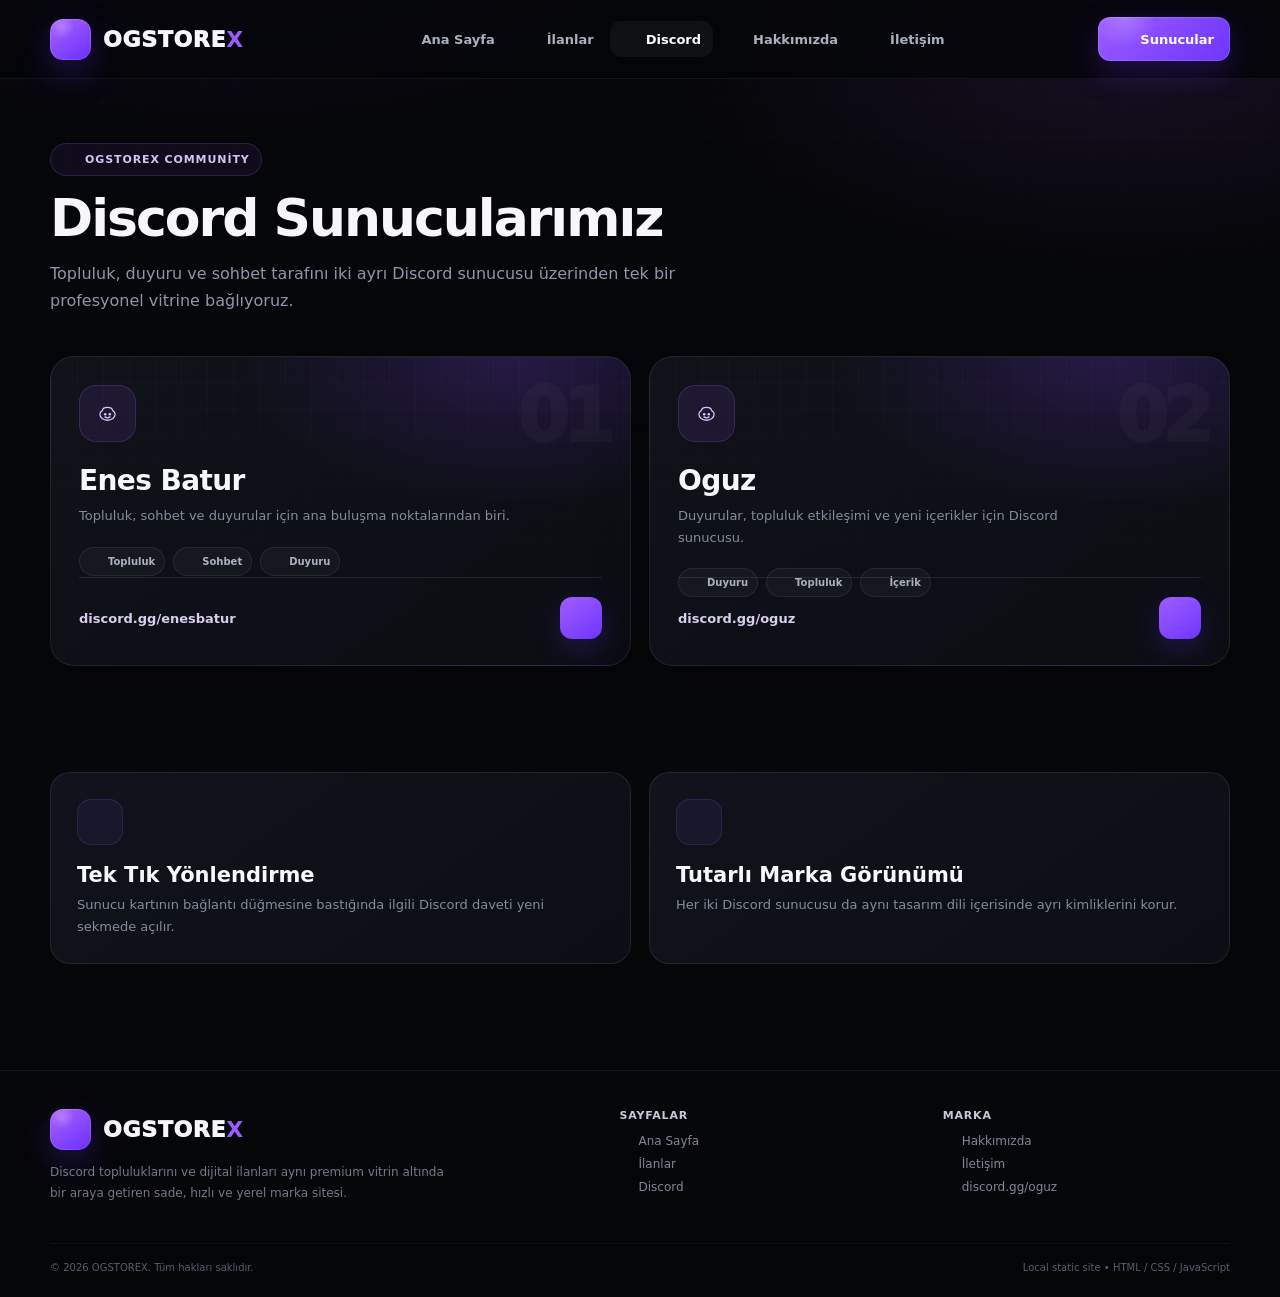
==== commit 950f940c: "Add files via upload" ====
--- a/discord.html
+++ b/discord.html
@@ -8,163 +8,32 @@
 <link rel="stylesheet" href="style.css">
 </head>
 <body>
-<svg aria-hidden="true" style="position:absolute;width:0;height:0;overflow:hidden" xmlns="http://www.w3.org/2000/svg"><defs><symbol id="arrow-right" viewBox="0 0 24 24">
-      <path d="M5 12h14" />
-      <path d="m12 5 7 7-7 7" />
-    </symbol><symbol id="arrow-up-right" viewBox="0 0 24 24">
-      <path d="M7 7h10v10" />
-      <path d="M7 17 17 7" />
-    </symbol><symbol id="badge-check" viewBox="0 0 24 24">
-      <path d="M3.85 8.62a4 4 0 0 1 4.78-4.77 4 4 0 0 1 6.74 0 4 4 0 0 1 4.78 4.78 4 4 0 0 1 0 6.74 4 4 0 0 1-4.77 4.78 4 4 0 0 1-6.75 0 4 4 0 0 1-4.78-4.77 4 4 0 0 1 0-6.76Z" />
-      <path d="m9 12 2 2 4-4" />
-    </symbol><symbol id="badge-turkish-lira" viewBox="0 0 24 24">
-      <path d="M11 7v10a5 5 0 0 0 5-5" />
-      <path d="m15 8-6 3" />
-      <path d="M3.85 8.62a4 4 0 0 1 4.78-4.77 4 4 0 0 1 6.74 0 4 4 0 0 1 4.78 4.78 4 4 0 0 1 0 6.74 4 4 0 0 1-4.77 4.78 4 4 0 0 1-6.75 0 4 4 0 0 1-4.78-4.77 4 4 0 0 1 0-6.76" />
-    </symbol><symbol id="boxes" viewBox="0 0 24 24">
-      <path d="M2.97 12.92A2 2 0 0 0 2 14.63v3.24a2 2 0 0 0 .97 1.71l3 1.8a2 2 0 0 0 2.06 0L12 19v-5.5l-5-3-4.03 2.42Z" />
-      <path d="m7 16.5-4.74-2.85" />
-      <path d="m7 16.5 5-3" />
-      <path d="M7 16.5v5.17" />
-      <path d="M12 13.5V19l3.97 2.38a2 2 0 0 0 2.06 0l3-1.8a2 2 0 0 0 .97-1.71v-3.24a2 2 0 0 0-.97-1.71L17 10.5l-5 3Z" />
-      <path d="m17 16.5-5-3" />
-      <path d="m17 16.5 4.74-2.85" />
-      <path d="M17 16.5v5.17" />
-      <path d="M7.97 4.42A2 2 0 0 0 7 6.13v4.37l5 3 5-3V6.13a2 2 0 0 0-.97-1.71l-3-1.8a2 2 0 0 0-2.06 0l-3 1.8Z" />
-      <path d="M12 8 7.26 5.15" />
-      <path d="m12 8 4.74-2.85" />
-      <path d="M12 13.5V8" />
-    </symbol><symbol id="chevron-right" viewBox="0 0 24 24">
-      <path d="m9 18 6-6-6-6" />
-    </symbol><symbol id="crown" viewBox="0 0 24 24">
-      <path d="M11.562 3.266a.5.5 0 0 1 .876 0L15.39 8.87a1 1 0 0 0 1.516.294L21.183 5.5a.5.5 0 0 1 .798.519l-2.834 10.246a1 1 0 0 1-.956.734H5.81a1 1 0 0 1-.957-.734L2.02 6.02a.5.5 0 0 1 .798-.519l4.276 3.664a1 1 0 0 0 1.516-.294z" />
-      <path d="M5 21h14" />
-    </symbol><symbol id="external-link" viewBox="0 0 24 24">
-      <path d="M15 3h6v6" />
-      <path d="M10 14 21 3" />
-      <path d="M18 13v6a2 2 0 0 1-2 2H5a2 2 0 0 1-2-2V8a2 2 0 0 1 2-2h6" />
-    </symbol><symbol id="house" viewBox="0 0 24 24">
-      <path d="M15 21v-8a1 1 0 0 0-1-1h-4a1 1 0 0 0-1 1v8" />
-      <path d="M3 10a2 2 0 0 1 .709-1.528l7-6a2 2 0 0 1 2.582 0l7 6A2 2 0 0 1 21 10v9a2 2 0 0 1-2 2H5a2 2 0 0 1-2-2z" />
-    </symbol><symbol id="info" viewBox="0 0 24 24">
-      <circle cx="12" cy="12" r="10" />
-      <path d="M12 16v-4" />
-      <path d="M12 8h.01" />
-    </symbol><symbol id="layers" viewBox="0 0 24 24">
-      <path d="M12.83 2.18a2 2 0 0 0-1.66 0L2.6 6.08a1 1 0 0 0 0 1.83l8.58 3.91a2 2 0 0 0 1.66 0l8.58-3.9a1 1 0 0 0 0-1.83z" />
-      <path d="M2 12a1 1 0 0 0 .58.91l8.6 3.91a2 2 0 0 0 1.65 0l8.58-3.9A1 1 0 0 0 22 12" />
-      <path d="M2 17a1 1 0 0 0 .58.91l8.6 3.91a2 2 0 0 0 1.65 0l8.58-3.9A1 1 0 0 0 22 17" />
-    </symbol><symbol id="layout-grid" viewBox="0 0 24 24">
-      <rect width="7" height="7" x="3" y="3" rx="1" />
-      <rect width="7" height="7" x="14" y="3" rx="1" />
-      <rect width="7" height="7" x="14" y="14" rx="1" />
-      <rect width="7" height="7" x="3" y="14" rx="1" />
-    </symbol><symbol id="list-filter" viewBox="0 0 24 24">
-      <path d="M2 5h20" />
-      <path d="M6 12h12" />
-      <path d="M9 19h6" />
-    </symbol><symbol id="mail" viewBox="0 0 24 24">
-      <path d="m22 7-8.991 5.727a2 2 0 0 1-2.009 0L2 7" />
-      <rect x="2" y="4" width="20" height="16" rx="2" />
-    </symbol><symbol id="menu" viewBox="0 0 24 24">
-      <path d="M4 5h16" />
-      <path d="M4 12h16" />
-      <path d="M4 19h16" />
-    </symbol><symbol id="messages-square" viewBox="0 0 24 24">
-      <path d="M16 10a2 2 0 0 1-2 2H6.828a2 2 0 0 0-1.414.586l-2.202 2.202A.71.71 0 0 1 2 14.286V4a2 2 0 0 1 2-2h10a2 2 0 0 1 2 2z" />
-      <path d="M20 9a2 2 0 0 1 2 2v10.286a.71.71 0 0 1-1.212.502l-2.202-2.202A2 2 0 0 0 17.172 19H10a2 2 0 0 1-2-2v-1" />
-    </symbol><symbol id="monitor-smartphone" viewBox="0 0 24 24">
-      <path d="M18 8V6a2 2 0 0 0-2-2H4a2 2 0 0 0-2 2v7a2 2 0 0 0 2 2h8" />
-      <path d="M10 19v-3.96 3.15" />
-      <path d="M7 19h5" />
-      <rect width="6" height="10" x="16" y="12" rx="2" />
-    </symbol><symbol id="mouse-pointer-click" viewBox="0 0 24 24">
-      <path d="M14 4.1 12 6" />
-      <path d="m5.1 8-2.9-.8" />
-      <path d="m6 12-1.9 2" />
-      <path d="M7.2 2.2 8 5.1" />
-      <path d="M9.037 9.69a.498.498 0 0 1 .653-.653l11 4.5a.5.5 0 0 1-.074.949l-4.349 1.041a1 1 0 0 0-.74.739l-1.04 4.35a.5.5 0 0 1-.95.074z" />
-    </symbol><symbol id="package" viewBox="0 0 24 24">
-      <path d="M11 21.73a2 2 0 0 0 2 0l7-4A2 2 0 0 0 21 16V8a2 2 0 0 0-1-1.73l-7-4a2 2 0 0 0-2 0l-7 4A2 2 0 0 0 3 8v8a2 2 0 0 0 1 1.73z" />
-      <path d="M12 22V12" />
-      <polyline points="3.29 7 12 12 20.71 7" />
-      <path d="m7.5 4.27 9 5.15" />
-    </symbol><symbol id="package-open" viewBox="0 0 24 24">
-      <path d="M12 22v-9" />
-      <path d="M15.17 2.21a1.67 1.67 0 0 1 1.63 0L21 4.57a1.93 1.93 0 0 1 0 3.36L8.82 14.79a1.655 1.655 0 0 1-1.64 0L3 12.43a1.93 1.93 0 0 1 0-3.36z" />
-      <path d="M20 13v3.87a2.06 2.06 0 0 1-1.11 1.83l-6 3.08a1.93 1.93 0 0 1-1.78 0l-6-3.08A2.06 2.06 0 0 1 4 16.87V13" />
-      <path d="M21 12.43a1.93 1.93 0 0 0 0-3.36L8.83 2.2a1.64 1.64 0 0 0-1.63 0L3 4.57a1.93 1.93 0 0 0 0 3.36l12.18 6.86a1.636 1.636 0 0 0 1.63 0z" />
-    </symbol><symbol id="radio-tower" viewBox="0 0 24 24">
-      <path d="M4.9 16.1C1 12.2 1 5.8 4.9 1.9" />
-      <path d="M7.8 4.7a6.14 6.14 0 0 0-.8 7.5" />
-      <circle cx="12" cy="9" r="2" />
-      <path d="M16.2 4.8c2 2 2.26 5.11.8 7.47" />
-      <path d="M19.1 1.9a9.96 9.96 0 0 1 0 14.1" />
-      <path d="M9.5 18h5" />
-      <path d="m8 22 4-11 4 11" />
-    </symbol><symbol id="scan-line" viewBox="0 0 24 24">
-      <path d="M3 7V5a2 2 0 0 1 2-2h2" />
-      <path d="M17 3h2a2 2 0 0 1 2 2v2" />
-      <path d="M21 17v2a2 2 0 0 1-2 2h-2" />
-      <path d="M7 21H5a2 2 0 0 1-2-2v-2" />
-      <path d="M7 12h10" />
-    </symbol><symbol id="search" viewBox="0 0 24 24">
-      <path d="m21 21-4.34-4.34" />
-      <circle cx="11" cy="11" r="8" />
-    </symbol><symbol id="send" viewBox="0 0 24 24">
-      <path d="M14.536 21.686a.5.5 0 0 0 .937-.024l6.5-19a.496.496 0 0 0-.635-.635l-19 6.5a.5.5 0 0 0-.024.937l7.93 3.18a2 2 0 0 1 1.112 1.11z" />
-      <path d="m21.854 2.147-10.94 10.939" />
-    </symbol><symbol id="shield-check" viewBox="0 0 24 24">
-      <path d="M20 13c0 5-3.5 7.5-7.66 8.95a1 1 0 0 1-.67-.01C7.5 20.5 4 18 4 13V6a1 1 0 0 1 1-1c2 0 4.5-1.2 6.24-2.72a1.17 1.17 0 0 1 1.52 0C14.51 3.81 17 5 19 5a1 1 0 0 1 1 1z" />
-      <path d="m9 12 2 2 4-4" />
-    </symbol><symbol id="shopping-bag" viewBox="0 0 24 24">
-      <path d="M16 10a4 4 0 0 1-8 0" />
-      <path d="M3.103 6.034h17.794" />
-      <path d="M3.4 5.467a2 2 0 0 0-.4 1.2V20a2 2 0 0 0 2 2h14a2 2 0 0 0 2-2V6.667a2 2 0 0 0-.4-1.2l-2-2.667A2 2 0 0 0 17 2H7a2 2 0 0 0-1.6.8z" />
-    </symbol><symbol id="smartphone" viewBox="0 0 24 24">
-      <rect width="14" height="20" x="5" y="2" rx="2" ry="2" />
-      <path d="M12 18h.01" />
-    </symbol><symbol id="sparkles" viewBox="0 0 24 24">
-      <path d="M11.017 2.814a1 1 0 0 1 1.966 0l1.051 5.558a2 2 0 0 0 1.594 1.594l5.558 1.051a1 1 0 0 1 0 1.966l-5.558 1.051a2 2 0 0 0-1.594 1.594l-1.051 5.558a1 1 0 0 1-1.966 0l-1.051-5.558a2 2 0 0 0-1.594-1.594l-5.558-1.051a1 1 0 0 1 0-1.966l5.558-1.051a2 2 0 0 0 1.594-1.594z" />
-      <path d="M20 2v4" />
-      <path d="M22 4h-4" />
-      <circle cx="4" cy="20" r="2" />
-    </symbol><symbol id="users-round" viewBox="0 0 24 24">
-      <path d="M18 21a8 8 0 0 0-16 0" />
-      <circle cx="10" cy="8" r="5" />
-      <path d="M22 20c0-3.37-2-6.5-4-8a5 5 0 0 0-.45-8.3" />
-    </symbol><symbol id="x" viewBox="0 0 24 24">
-      <path d="M18 6 6 18" />
-      <path d="m6 6 12 12" />
-    </symbol><symbol id="zap" viewBox="0 0 24 24">
-      <path d="M15.914 4a1.5 1.5 0 00-2.474-1.561l-9 9A1.5 1.5 0 005.5 14h4.002a.5.5 0 01.471.666L8.086 20a1.5 1.5 0 002.475 1.56l9-9A1.5 1.5 0 0018.5 10h-3.997a.5.5 0 01-.472-.667z" />
-    </symbol></defs></svg>
 
 <header class="header">
   <div class="container nav">
     <a class="brand" href="index.html">
-      <span class="brand-mark"><svg class="icon" aria-hidden="true"><use href="#crown"></use></svg></span>
+      <span class="brand-mark"><svg class="icon" aria-hidden="true"><use href="assets/lucide.svg#crown"></use></svg></span>
       <span>OGSTORE<b>X</b></span>
     </a>
 
     <nav class="nav-links" aria-label="Ana menü">
-      <a href="index.html"><svg class="icon" aria-hidden="true"><use href="#house"></use></svg>Ana Sayfa</a>
-      <a href="ilanlar.html"><svg class="icon" aria-hidden="true"><use href="#shopping-bag"></use></svg>İlanlar</a>
-      <a href="discord.html"><svg class="icon" aria-hidden="true"><use href="#messages-square"></use></svg>Discord</a>
-      <a href="hakkimizda.html"><svg class="icon" aria-hidden="true"><use href="#info"></use></svg>Hakkımızda</a>
-      <a href="iletisim.html"><svg class="icon" aria-hidden="true"><use href="#mail"></use></svg>İletişim</a>
+      <a href="index.html"><svg class="icon" aria-hidden="true"><use href="assets/lucide.svg#house"></use></svg>Ana Sayfa</a>
+      <a href="ilanlar.html"><svg class="icon" aria-hidden="true"><use href="assets/lucide.svg#shopping-bag"></use></svg>İlanlar</a>
+      <a href="discord.html"><svg class="icon" aria-hidden="true"><use href="assets/lucide.svg#messages-square"></use></svg>Discord</a>
+      <a href="hakkimizda.html"><svg class="icon" aria-hidden="true"><use href="assets/lucide.svg#info"></use></svg>Hakkımızda</a>
+      <a href="iletisim.html"><svg class="icon" aria-hidden="true"><use href="assets/lucide.svg#mail"></use></svg>İletişim</a>
     </nav>
 
     <div class="nav-actions">
-      <a class="btn btn-primary" href="discord.html"><svg class="icon" aria-hidden="true"><use href="#radio-tower"></use></svg>Sunucular</a>
-      <button class="menu-btn" aria-label="Menüyü aç"><svg class="icon" aria-hidden="true"><use href="#menu"></use></svg></button>
+      <a class="btn btn-primary" href="discord.html"><svg class="icon" aria-hidden="true"><use href="assets/lucide.svg#radio-tower"></use></svg>Sunucular</a>
+      <button class="menu-btn" aria-label="Menüyü aç"><svg class="icon" aria-hidden="true"><use href="assets/lucide.svg#menu"></use></svg></button>
     </div>
   </div>
 </header>
 
 <main class="container">
   <section class="page-hero">
-    <span class="eyebrow"><svg class="icon" aria-hidden="true"><use href="#messages-square"></use></svg>OGStorex community</span>
+    <span class="eyebrow"><svg class="icon" aria-hidden="true"><use href="assets/lucide.svg#messages-square"></use></svg>OGStorex community</span>
     <h1>Discord Sunucularımız</h1>
     <p>Topluluk, duyuru ve sohbet tarafını iki ayrı Discord sunucusu üzerinden tek bir profesyonel vitrine bağlıyoruz.</p>
   </section>
@@ -176,12 +45,12 @@
   <section class="section">
     <div class="content-grid">
       <article class="content-card">
-        <div class="content-icon"><svg class="icon" aria-hidden="true"><use href="#radio-tower"></use></svg></div>
+        <div class="content-icon"><svg class="icon" aria-hidden="true"><use href="assets/lucide.svg#radio-tower"></use></svg></div>
         <h3>Tek Tık Yönlendirme</h3>
         <p>Sunucu kartının bağlantı düğmesine bastığında ilgili Discord daveti yeni sekmede açılır.</p>
       </article>
       <article class="content-card">
-        <div class="content-icon"><svg class="icon" aria-hidden="true"><use href="#layout-grid"></use></svg></div>
+        <div class="content-icon"><svg class="icon" aria-hidden="true"><use href="assets/lucide.svg#layout-grid"></use></svg></div>
         <h3>Tutarlı Marka Görünümü</h3>
         <p>Her iki Discord sunucusu da aynı tasarım dili içerisinde ayrı kimliklerini korur.</p>
       </article>
@@ -193,7 +62,7 @@
   <div class="container footer-main">
     <div>
       <a class="brand" href="index.html">
-        <span class="brand-mark"><svg class="icon" aria-hidden="true"><use href="#crown"></use></svg></span>
+        <span class="brand-mark"><svg class="icon" aria-hidden="true"><use href="assets/lucide.svg#crown"></use></svg></span>
         <span>OGSTORE<b>X</b></span>
       </a>
       <p class="footer-copy">Discord topluluklarını ve dijital ilanları aynı premium vitrin altında bir araya getiren sade, hızlı ve yerel marka sitesi.</p>
@@ -201,17 +70,17 @@
     <div>
       <div class="footer-title">Sayfalar</div>
       <div class="footer-links">
-        <a href="index.html"><svg class="icon" aria-hidden="true"><use href="#chevron-right"></use></svg>Ana Sayfa</a>
-        <a href="ilanlar.html"><svg class="icon" aria-hidden="true"><use href="#chevron-right"></use></svg>İlanlar</a>
-        <a href="discord.html"><svg class="icon" aria-hidden="true"><use href="#chevron-right"></use></svg>Discord</a>
+        <a href="index.html"><svg class="icon" aria-hidden="true"><use href="assets/lucide.svg#chevron-right"></use></svg>Ana Sayfa</a>
+        <a href="ilanlar.html"><svg class="icon" aria-hidden="true"><use href="assets/lucide.svg#chevron-right"></use></svg>İlanlar</a>
+        <a href="discord.html"><svg class="icon" aria-hidden="true"><use href="assets/lucide.svg#chevron-right"></use></svg>Discord</a>
       </div>
     </div>
     <div>
       <div class="footer-title">Marka</div>
       <div class="footer-links">
-        <a href="hakkimizda.html"><svg class="icon" aria-hidden="true"><use href="#chevron-right"></use></svg>Hakkımızda</a>
-        <a href="iletisim.html"><svg class="icon" aria-hidden="true"><use href="#chevron-right"></use></svg>İletişim</a>
-        <a href="https://discord.gg/oguz" target="_blank" rel="noopener"><svg class="icon" aria-hidden="true"><use href="#arrow-up-right"></use></svg>discord.gg/oguz</a>
+        <a href="hakkimizda.html"><svg class="icon" aria-hidden="true"><use href="assets/lucide.svg#chevron-right"></use></svg>Hakkımızda</a>
+        <a href="iletisim.html"><svg class="icon" aria-hidden="true"><use href="assets/lucide.svg#chevron-right"></use></svg>İletişim</a>
+        <a href="https://discord.gg/oguz" target="_blank" rel="noopener"><svg class="icon" aria-hidden="true"><use href="assets/lucide.svg#arrow-up-right"></use></svg>discord.gg/oguz</a>
       </div>
     </div>
   </div>
--- a/style.css
+++ b/style.css
@@ -204,19 +204,22 @@
 
 /* TRUST BAR */
 .trust-bar{
-  display:grid;grid-template-columns:repeat(4,1fr);gap:1px;
-  border:1px solid var(--line);border-radius:18px;overflow:hidden;background:var(--line)
+  display:grid;grid-template-columns:repeat(4,minmax(0,1fr));gap:0;
+  border:1px solid var(--line);border-radius:18px;overflow:hidden;background:#0b0d12
 }
 .trust-item{
-  min-height:104px;padding:20px;display:flex;gap:13px;align-items:center;background:#0b0d12
-}
+  min-height:106px;padding:22px 24px;display:grid;grid-template-columns:42px 1fr;
+  align-items:center;column-gap:14px;background:#0b0d12;position:relative
+}
+.trust-item + .trust-item{border-left:1px solid var(--line)}
 .trust-icon{
-  width:42px;height:42px;flex:0 0 auto;border-radius:13px;display:grid;place-items:center;
+  width:42px;height:42px;align-self:center;justify-self:start;border-radius:13px;display:grid;place-items:center;
   color:#b68cff;background:rgba(155,92,255,.08);border:1px solid rgba(155,92,255,.16)
 }
 .trust-icon .icon{font-size:21px}
-.trust-item strong{display:block;font-size:13px}
-.trust-item span{display:block;margin-top:4px;color:#747b8d;font-size:11px;line-height:1.4}
+.trust-text{display:flex;flex-direction:column;justify-content:center;min-width:0}
+.trust-text strong{display:block;font-size:13px;line-height:1.15}
+.trust-text span{display:block;margin-top:5px;color:#747b8d;font-size:11px;line-height:1.45;max-width:230px}
 
 /* SERVERS */
 .server-grid{display:grid;grid-template-columns:1fr 1fr;gap:18px}
@@ -378,6 +381,7 @@
   .hero{grid-template-columns:1fr;padding-top:56px}
   .hero-visual{min-height:440px}
   .trust-bar{grid-template-columns:1fr 1fr}
+  .trust-item:nth-child(2n+2){border-left:1px solid var(--line)}
   .listing-grid{grid-template-columns:repeat(2,1fr)}
 }
 @media(max-width:720px){
@@ -393,6 +397,7 @@
   .section{padding:34px 0 62px}
   .section-head{align-items:flex-start;flex-direction:column}
   .trust-bar{grid-template-columns:1fr}
+  .trust-item + .trust-item{border-left:0;border-top:1px solid var(--line)}
   .server-grid,.listing-grid,.content-grid,.contact-list{grid-template-columns:1fr}
   .server-card{min-height:315px}
   .page-hero{padding-top:45px}.page-hero h1{font-size:42px}
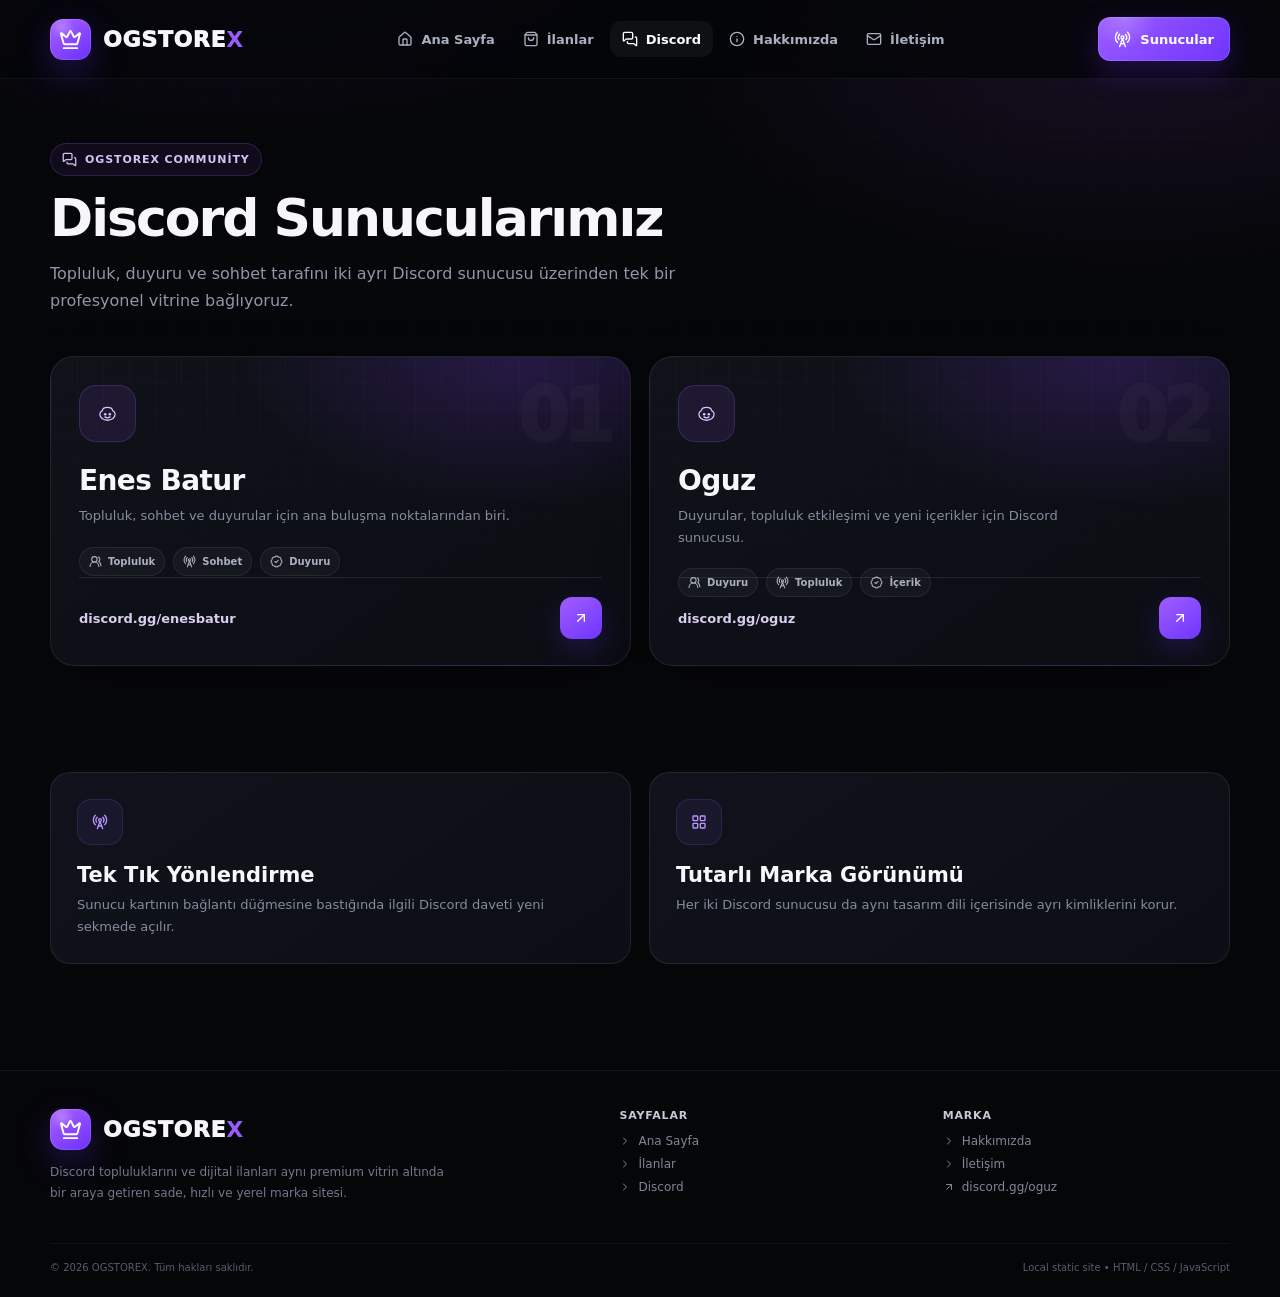
==== commit a7ee4716: "Add files via upload" ====
--- a/discord.html
+++ b/discord.html
@@ -8,32 +8,163 @@
 <link rel="stylesheet" href="style.css">
 </head>
 <body>
+<svg aria-hidden="true" style="position:absolute;width:0;height:0;overflow:hidden" xmlns="http://www.w3.org/2000/svg"><defs><symbol id="arrow-right" viewBox="0 0 24 24">
+      <path d="M5 12h14" />
+      <path d="m12 5 7 7-7 7" />
+    </symbol><symbol id="arrow-up-right" viewBox="0 0 24 24">
+      <path d="M7 7h10v10" />
+      <path d="M7 17 17 7" />
+    </symbol><symbol id="badge-check" viewBox="0 0 24 24">
+      <path d="M3.85 8.62a4 4 0 0 1 4.78-4.77 4 4 0 0 1 6.74 0 4 4 0 0 1 4.78 4.78 4 4 0 0 1 0 6.74 4 4 0 0 1-4.77 4.78 4 4 0 0 1-6.75 0 4 4 0 0 1-4.78-4.77 4 4 0 0 1 0-6.76Z" />
+      <path d="m9 12 2 2 4-4" />
+    </symbol><symbol id="badge-turkish-lira" viewBox="0 0 24 24">
+      <path d="M11 7v10a5 5 0 0 0 5-5" />
+      <path d="m15 8-6 3" />
+      <path d="M3.85 8.62a4 4 0 0 1 4.78-4.77 4 4 0 0 1 6.74 0 4 4 0 0 1 4.78 4.78 4 4 0 0 1 0 6.74 4 4 0 0 1-4.77 4.78 4 4 0 0 1-6.75 0 4 4 0 0 1-4.78-4.77 4 4 0 0 1 0-6.76" />
+    </symbol><symbol id="boxes" viewBox="0 0 24 24">
+      <path d="M2.97 12.92A2 2 0 0 0 2 14.63v3.24a2 2 0 0 0 .97 1.71l3 1.8a2 2 0 0 0 2.06 0L12 19v-5.5l-5-3-4.03 2.42Z" />
+      <path d="m7 16.5-4.74-2.85" />
+      <path d="m7 16.5 5-3" />
+      <path d="M7 16.5v5.17" />
+      <path d="M12 13.5V19l3.97 2.38a2 2 0 0 0 2.06 0l3-1.8a2 2 0 0 0 .97-1.71v-3.24a2 2 0 0 0-.97-1.71L17 10.5l-5 3Z" />
+      <path d="m17 16.5-5-3" />
+      <path d="m17 16.5 4.74-2.85" />
+      <path d="M17 16.5v5.17" />
+      <path d="M7.97 4.42A2 2 0 0 0 7 6.13v4.37l5 3 5-3V6.13a2 2 0 0 0-.97-1.71l-3-1.8a2 2 0 0 0-2.06 0l-3 1.8Z" />
+      <path d="M12 8 7.26 5.15" />
+      <path d="m12 8 4.74-2.85" />
+      <path d="M12 13.5V8" />
+    </symbol><symbol id="chevron-right" viewBox="0 0 24 24">
+      <path d="m9 18 6-6-6-6" />
+    </symbol><symbol id="crown" viewBox="0 0 24 24">
+      <path d="M11.562 3.266a.5.5 0 0 1 .876 0L15.39 8.87a1 1 0 0 0 1.516.294L21.183 5.5a.5.5 0 0 1 .798.519l-2.834 10.246a1 1 0 0 1-.956.734H5.81a1 1 0 0 1-.957-.734L2.02 6.02a.5.5 0 0 1 .798-.519l4.276 3.664a1 1 0 0 0 1.516-.294z" />
+      <path d="M5 21h14" />
+    </symbol><symbol id="external-link" viewBox="0 0 24 24">
+      <path d="M15 3h6v6" />
+      <path d="M10 14 21 3" />
+      <path d="M18 13v6a2 2 0 0 1-2 2H5a2 2 0 0 1-2-2V8a2 2 0 0 1 2-2h6" />
+    </symbol><symbol id="house" viewBox="0 0 24 24">
+      <path d="M15 21v-8a1 1 0 0 0-1-1h-4a1 1 0 0 0-1 1v8" />
+      <path d="M3 10a2 2 0 0 1 .709-1.528l7-6a2 2 0 0 1 2.582 0l7 6A2 2 0 0 1 21 10v9a2 2 0 0 1-2 2H5a2 2 0 0 1-2-2z" />
+    </symbol><symbol id="info" viewBox="0 0 24 24">
+      <circle cx="12" cy="12" r="10" />
+      <path d="M12 16v-4" />
+      <path d="M12 8h.01" />
+    </symbol><symbol id="layers" viewBox="0 0 24 24">
+      <path d="M12.83 2.18a2 2 0 0 0-1.66 0L2.6 6.08a1 1 0 0 0 0 1.83l8.58 3.91a2 2 0 0 0 1.66 0l8.58-3.9a1 1 0 0 0 0-1.83z" />
+      <path d="M2 12a1 1 0 0 0 .58.91l8.6 3.91a2 2 0 0 0 1.65 0l8.58-3.9A1 1 0 0 0 22 12" />
+      <path d="M2 17a1 1 0 0 0 .58.91l8.6 3.91a2 2 0 0 0 1.65 0l8.58-3.9A1 1 0 0 0 22 17" />
+    </symbol><symbol id="layout-grid" viewBox="0 0 24 24">
+      <rect width="7" height="7" x="3" y="3" rx="1" />
+      <rect width="7" height="7" x="14" y="3" rx="1" />
+      <rect width="7" height="7" x="14" y="14" rx="1" />
+      <rect width="7" height="7" x="3" y="14" rx="1" />
+    </symbol><symbol id="list-filter" viewBox="0 0 24 24">
+      <path d="M2 5h20" />
+      <path d="M6 12h12" />
+      <path d="M9 19h6" />
+    </symbol><symbol id="mail" viewBox="0 0 24 24">
+      <path d="m22 7-8.991 5.727a2 2 0 0 1-2.009 0L2 7" />
+      <rect x="2" y="4" width="20" height="16" rx="2" />
+    </symbol><symbol id="menu" viewBox="0 0 24 24">
+      <path d="M4 5h16" />
+      <path d="M4 12h16" />
+      <path d="M4 19h16" />
+    </symbol><symbol id="messages-square" viewBox="0 0 24 24">
+      <path d="M16 10a2 2 0 0 1-2 2H6.828a2 2 0 0 0-1.414.586l-2.202 2.202A.71.71 0 0 1 2 14.286V4a2 2 0 0 1 2-2h10a2 2 0 0 1 2 2z" />
+      <path d="M20 9a2 2 0 0 1 2 2v10.286a.71.71 0 0 1-1.212.502l-2.202-2.202A2 2 0 0 0 17.172 19H10a2 2 0 0 1-2-2v-1" />
+    </symbol><symbol id="monitor-smartphone" viewBox="0 0 24 24">
+      <path d="M18 8V6a2 2 0 0 0-2-2H4a2 2 0 0 0-2 2v7a2 2 0 0 0 2 2h8" />
+      <path d="M10 19v-3.96 3.15" />
+      <path d="M7 19h5" />
+      <rect width="6" height="10" x="16" y="12" rx="2" />
+    </symbol><symbol id="mouse-pointer-click" viewBox="0 0 24 24">
+      <path d="M14 4.1 12 6" />
+      <path d="m5.1 8-2.9-.8" />
+      <path d="m6 12-1.9 2" />
+      <path d="M7.2 2.2 8 5.1" />
+      <path d="M9.037 9.69a.498.498 0 0 1 .653-.653l11 4.5a.5.5 0 0 1-.074.949l-4.349 1.041a1 1 0 0 0-.74.739l-1.04 4.35a.5.5 0 0 1-.95.074z" />
+    </symbol><symbol id="package" viewBox="0 0 24 24">
+      <path d="M11 21.73a2 2 0 0 0 2 0l7-4A2 2 0 0 0 21 16V8a2 2 0 0 0-1-1.73l-7-4a2 2 0 0 0-2 0l-7 4A2 2 0 0 0 3 8v8a2 2 0 0 0 1 1.73z" />
+      <path d="M12 22V12" />
+      <polyline points="3.29 7 12 12 20.71 7" />
+      <path d="m7.5 4.27 9 5.15" />
+    </symbol><symbol id="package-open" viewBox="0 0 24 24">
+      <path d="M12 22v-9" />
+      <path d="M15.17 2.21a1.67 1.67 0 0 1 1.63 0L21 4.57a1.93 1.93 0 0 1 0 3.36L8.82 14.79a1.655 1.655 0 0 1-1.64 0L3 12.43a1.93 1.93 0 0 1 0-3.36z" />
+      <path d="M20 13v3.87a2.06 2.06 0 0 1-1.11 1.83l-6 3.08a1.93 1.93 0 0 1-1.78 0l-6-3.08A2.06 2.06 0 0 1 4 16.87V13" />
+      <path d="M21 12.43a1.93 1.93 0 0 0 0-3.36L8.83 2.2a1.64 1.64 0 0 0-1.63 0L3 4.57a1.93 1.93 0 0 0 0 3.36l12.18 6.86a1.636 1.636 0 0 0 1.63 0z" />
+    </symbol><symbol id="radio-tower" viewBox="0 0 24 24">
+      <path d="M4.9 16.1C1 12.2 1 5.8 4.9 1.9" />
+      <path d="M7.8 4.7a6.14 6.14 0 0 0-.8 7.5" />
+      <circle cx="12" cy="9" r="2" />
+      <path d="M16.2 4.8c2 2 2.26 5.11.8 7.47" />
+      <path d="M19.1 1.9a9.96 9.96 0 0 1 0 14.1" />
+      <path d="M9.5 18h5" />
+      <path d="m8 22 4-11 4 11" />
+    </symbol><symbol id="scan-line" viewBox="0 0 24 24">
+      <path d="M3 7V5a2 2 0 0 1 2-2h2" />
+      <path d="M17 3h2a2 2 0 0 1 2 2v2" />
+      <path d="M21 17v2a2 2 0 0 1-2 2h-2" />
+      <path d="M7 21H5a2 2 0 0 1-2-2v-2" />
+      <path d="M7 12h10" />
+    </symbol><symbol id="search" viewBox="0 0 24 24">
+      <path d="m21 21-4.34-4.34" />
+      <circle cx="11" cy="11" r="8" />
+    </symbol><symbol id="send" viewBox="0 0 24 24">
+      <path d="M14.536 21.686a.5.5 0 0 0 .937-.024l6.5-19a.496.496 0 0 0-.635-.635l-19 6.5a.5.5 0 0 0-.024.937l7.93 3.18a2 2 0 0 1 1.112 1.11z" />
+      <path d="m21.854 2.147-10.94 10.939" />
+    </symbol><symbol id="shield-check" viewBox="0 0 24 24">
+      <path d="M20 13c0 5-3.5 7.5-7.66 8.95a1 1 0 0 1-.67-.01C7.5 20.5 4 18 4 13V6a1 1 0 0 1 1-1c2 0 4.5-1.2 6.24-2.72a1.17 1.17 0 0 1 1.52 0C14.51 3.81 17 5 19 5a1 1 0 0 1 1 1z" />
+      <path d="m9 12 2 2 4-4" />
+    </symbol><symbol id="shopping-bag" viewBox="0 0 24 24">
+      <path d="M16 10a4 4 0 0 1-8 0" />
+      <path d="M3.103 6.034h17.794" />
+      <path d="M3.4 5.467a2 2 0 0 0-.4 1.2V20a2 2 0 0 0 2 2h14a2 2 0 0 0 2-2V6.667a2 2 0 0 0-.4-1.2l-2-2.667A2 2 0 0 0 17 2H7a2 2 0 0 0-1.6.8z" />
+    </symbol><symbol id="smartphone" viewBox="0 0 24 24">
+      <rect width="14" height="20" x="5" y="2" rx="2" ry="2" />
+      <path d="M12 18h.01" />
+    </symbol><symbol id="sparkles" viewBox="0 0 24 24">
+      <path d="M11.017 2.814a1 1 0 0 1 1.966 0l1.051 5.558a2 2 0 0 0 1.594 1.594l5.558 1.051a1 1 0 0 1 0 1.966l-5.558 1.051a2 2 0 0 0-1.594 1.594l-1.051 5.558a1 1 0 0 1-1.966 0l-1.051-5.558a2 2 0 0 0-1.594-1.594l-5.558-1.051a1 1 0 0 1 0-1.966l5.558-1.051a2 2 0 0 0 1.594-1.594z" />
+      <path d="M20 2v4" />
+      <path d="M22 4h-4" />
+      <circle cx="4" cy="20" r="2" />
+    </symbol><symbol id="users-round" viewBox="0 0 24 24">
+      <path d="M18 21a8 8 0 0 0-16 0" />
+      <circle cx="10" cy="8" r="5" />
+      <path d="M22 20c0-3.37-2-6.5-4-8a5 5 0 0 0-.45-8.3" />
+    </symbol><symbol id="x" viewBox="0 0 24 24">
+      <path d="M18 6 6 18" />
+      <path d="m6 6 12 12" />
+    </symbol><symbol id="zap" viewBox="0 0 24 24">
+      <path d="M15.914 4a1.5 1.5 0 00-2.474-1.561l-9 9A1.5 1.5 0 005.5 14h4.002a.5.5 0 01.471.666L8.086 20a1.5 1.5 0 002.475 1.56l9-9A1.5 1.5 0 0018.5 10h-3.997a.5.5 0 01-.472-.667z" />
+    </symbol></defs></svg>
 
 <header class="header">
   <div class="container nav">
     <a class="brand" href="index.html">
-      <span class="brand-mark"><svg class="icon" aria-hidden="true"><use href="assets/lucide.svg#crown"></use></svg></span>
+      <span class="brand-mark"><svg class="icon" aria-hidden="true"><use href="#crown"></use></svg></span>
       <span>OGSTORE<b>X</b></span>
     </a>
 
     <nav class="nav-links" aria-label="Ana menü">
-      <a href="index.html"><svg class="icon" aria-hidden="true"><use href="assets/lucide.svg#house"></use></svg>Ana Sayfa</a>
-      <a href="ilanlar.html"><svg class="icon" aria-hidden="true"><use href="assets/lucide.svg#shopping-bag"></use></svg>İlanlar</a>
-      <a href="discord.html"><svg class="icon" aria-hidden="true"><use href="assets/lucide.svg#messages-square"></use></svg>Discord</a>
-      <a href="hakkimizda.html"><svg class="icon" aria-hidden="true"><use href="assets/lucide.svg#info"></use></svg>Hakkımızda</a>
-      <a href="iletisim.html"><svg class="icon" aria-hidden="true"><use href="assets/lucide.svg#mail"></use></svg>İletişim</a>
+      <a href="index.html"><svg class="icon" aria-hidden="true"><use href="#house"></use></svg>Ana Sayfa</a>
+      <a href="ilanlar.html"><svg class="icon" aria-hidden="true"><use href="#shopping-bag"></use></svg>İlanlar</a>
+      <a href="discord.html"><svg class="icon" aria-hidden="true"><use href="#messages-square"></use></svg>Discord</a>
+      <a href="hakkimizda.html"><svg class="icon" aria-hidden="true"><use href="#info"></use></svg>Hakkımızda</a>
+      <a href="iletisim.html"><svg class="icon" aria-hidden="true"><use href="#mail"></use></svg>İletişim</a>
     </nav>
 
     <div class="nav-actions">
-      <a class="btn btn-primary" href="discord.html"><svg class="icon" aria-hidden="true"><use href="assets/lucide.svg#radio-tower"></use></svg>Sunucular</a>
-      <button class="menu-btn" aria-label="Menüyü aç"><svg class="icon" aria-hidden="true"><use href="assets/lucide.svg#menu"></use></svg></button>
+      <a class="btn btn-primary" href="discord.html"><svg class="icon" aria-hidden="true"><use href="#radio-tower"></use></svg>Sunucular</a>
+      <button class="menu-btn" aria-label="Menüyü aç"><svg class="icon" aria-hidden="true"><use href="#menu"></use></svg></button>
     </div>
   </div>
 </header>
 
 <main class="container">
   <section class="page-hero">
-    <span class="eyebrow"><svg class="icon" aria-hidden="true"><use href="assets/lucide.svg#messages-square"></use></svg>OGStorex community</span>
+    <span class="eyebrow"><svg class="icon" aria-hidden="true"><use href="#messages-square"></use></svg>OGStorex community</span>
     <h1>Discord Sunucularımız</h1>
     <p>Topluluk, duyuru ve sohbet tarafını iki ayrı Discord sunucusu üzerinden tek bir profesyonel vitrine bağlıyoruz.</p>
   </section>
@@ -45,12 +176,12 @@
   <section class="section">
     <div class="content-grid">
       <article class="content-card">
-        <div class="content-icon"><svg class="icon" aria-hidden="true"><use href="assets/lucide.svg#radio-tower"></use></svg></div>
+        <div class="content-icon"><svg class="icon" aria-hidden="true"><use href="#radio-tower"></use></svg></div>
         <h3>Tek Tık Yönlendirme</h3>
         <p>Sunucu kartının bağlantı düğmesine bastığında ilgili Discord daveti yeni sekmede açılır.</p>
       </article>
       <article class="content-card">
-        <div class="content-icon"><svg class="icon" aria-hidden="true"><use href="assets/lucide.svg#layout-grid"></use></svg></div>
+        <div class="content-icon"><svg class="icon" aria-hidden="true"><use href="#layout-grid"></use></svg></div>
         <h3>Tutarlı Marka Görünümü</h3>
         <p>Her iki Discord sunucusu da aynı tasarım dili içerisinde ayrı kimliklerini korur.</p>
       </article>
@@ -62,7 +193,7 @@
   <div class="container footer-main">
     <div>
       <a class="brand" href="index.html">
-        <span class="brand-mark"><svg class="icon" aria-hidden="true"><use href="assets/lucide.svg#crown"></use></svg></span>
+        <span class="brand-mark"><svg class="icon" aria-hidden="true"><use href="#crown"></use></svg></span>
         <span>OGSTORE<b>X</b></span>
       </a>
       <p class="footer-copy">Discord topluluklarını ve dijital ilanları aynı premium vitrin altında bir araya getiren sade, hızlı ve yerel marka sitesi.</p>
@@ -70,17 +201,17 @@
     <div>
       <div class="footer-title">Sayfalar</div>
       <div class="footer-links">
-        <a href="index.html"><svg class="icon" aria-hidden="true"><use href="assets/lucide.svg#chevron-right"></use></svg>Ana Sayfa</a>
-        <a href="ilanlar.html"><svg class="icon" aria-hidden="true"><use href="assets/lucide.svg#chevron-right"></use></svg>İlanlar</a>
-        <a href="discord.html"><svg class="icon" aria-hidden="true"><use href="assets/lucide.svg#chevron-right"></use></svg>Discord</a>
+        <a href="index.html"><svg class="icon" aria-hidden="true"><use href="#chevron-right"></use></svg>Ana Sayfa</a>
+        <a href="ilanlar.html"><svg class="icon" aria-hidden="true"><use href="#chevron-right"></use></svg>İlanlar</a>
+        <a href="discord.html"><svg class="icon" aria-hidden="true"><use href="#chevron-right"></use></svg>Discord</a>
       </div>
     </div>
     <div>
       <div class="footer-title">Marka</div>
       <div class="footer-links">
-        <a href="hakkimizda.html"><svg class="icon" aria-hidden="true"><use href="assets/lucide.svg#chevron-right"></use></svg>Hakkımızda</a>
-        <a href="iletisim.html"><svg class="icon" aria-hidden="true"><use href="assets/lucide.svg#chevron-right"></use></svg>İletişim</a>
-        <a href="https://discord.gg/oguz" target="_blank" rel="noopener"><svg class="icon" aria-hidden="true"><use href="assets/lucide.svg#arrow-up-right"></use></svg>discord.gg/oguz</a>
+        <a href="hakkimizda.html"><svg class="icon" aria-hidden="true"><use href="#chevron-right"></use></svg>Hakkımızda</a>
+        <a href="iletisim.html"><svg class="icon" aria-hidden="true"><use href="#chevron-right"></use></svg>İletişim</a>
+        <a href="https://discord.gg/oguz" target="_blank" rel="noopener"><svg class="icon" aria-hidden="true"><use href="#arrow-up-right"></use></svg>discord.gg/oguz</a>
       </div>
     </div>
   </div>
